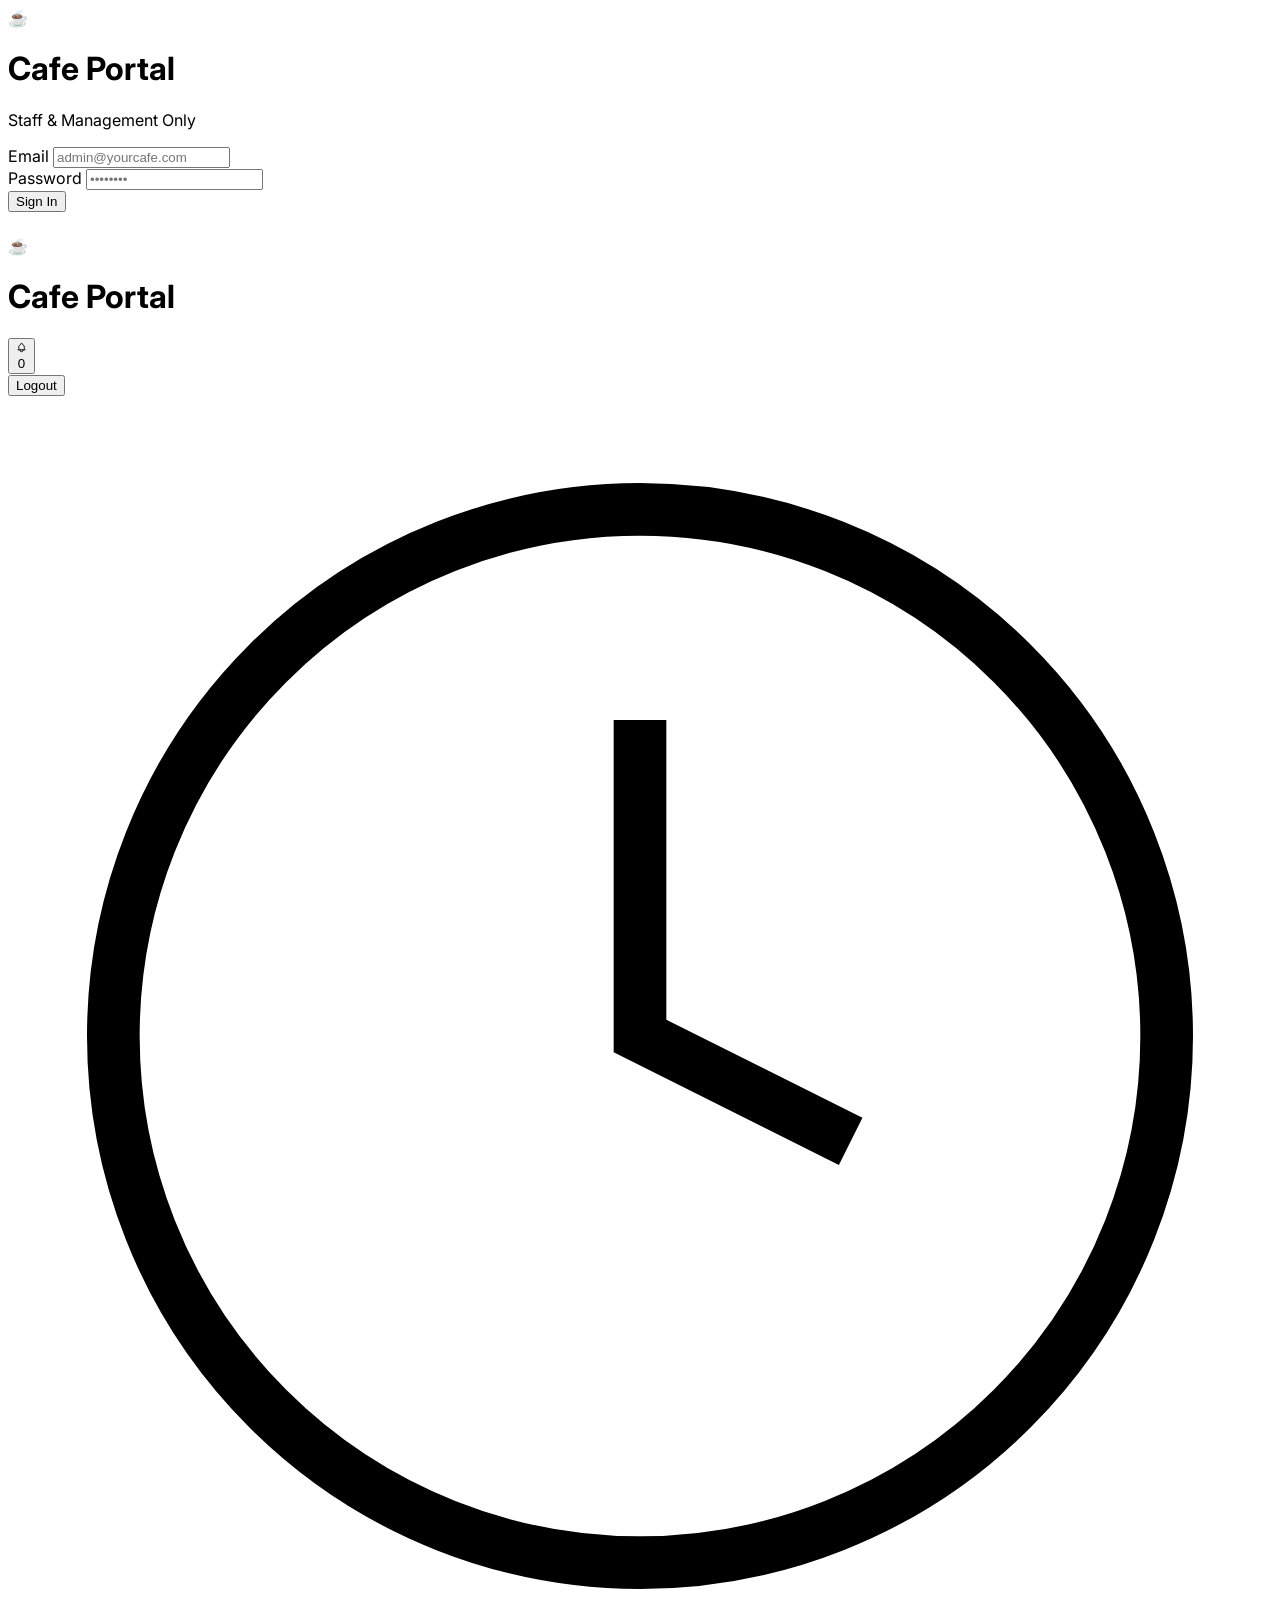
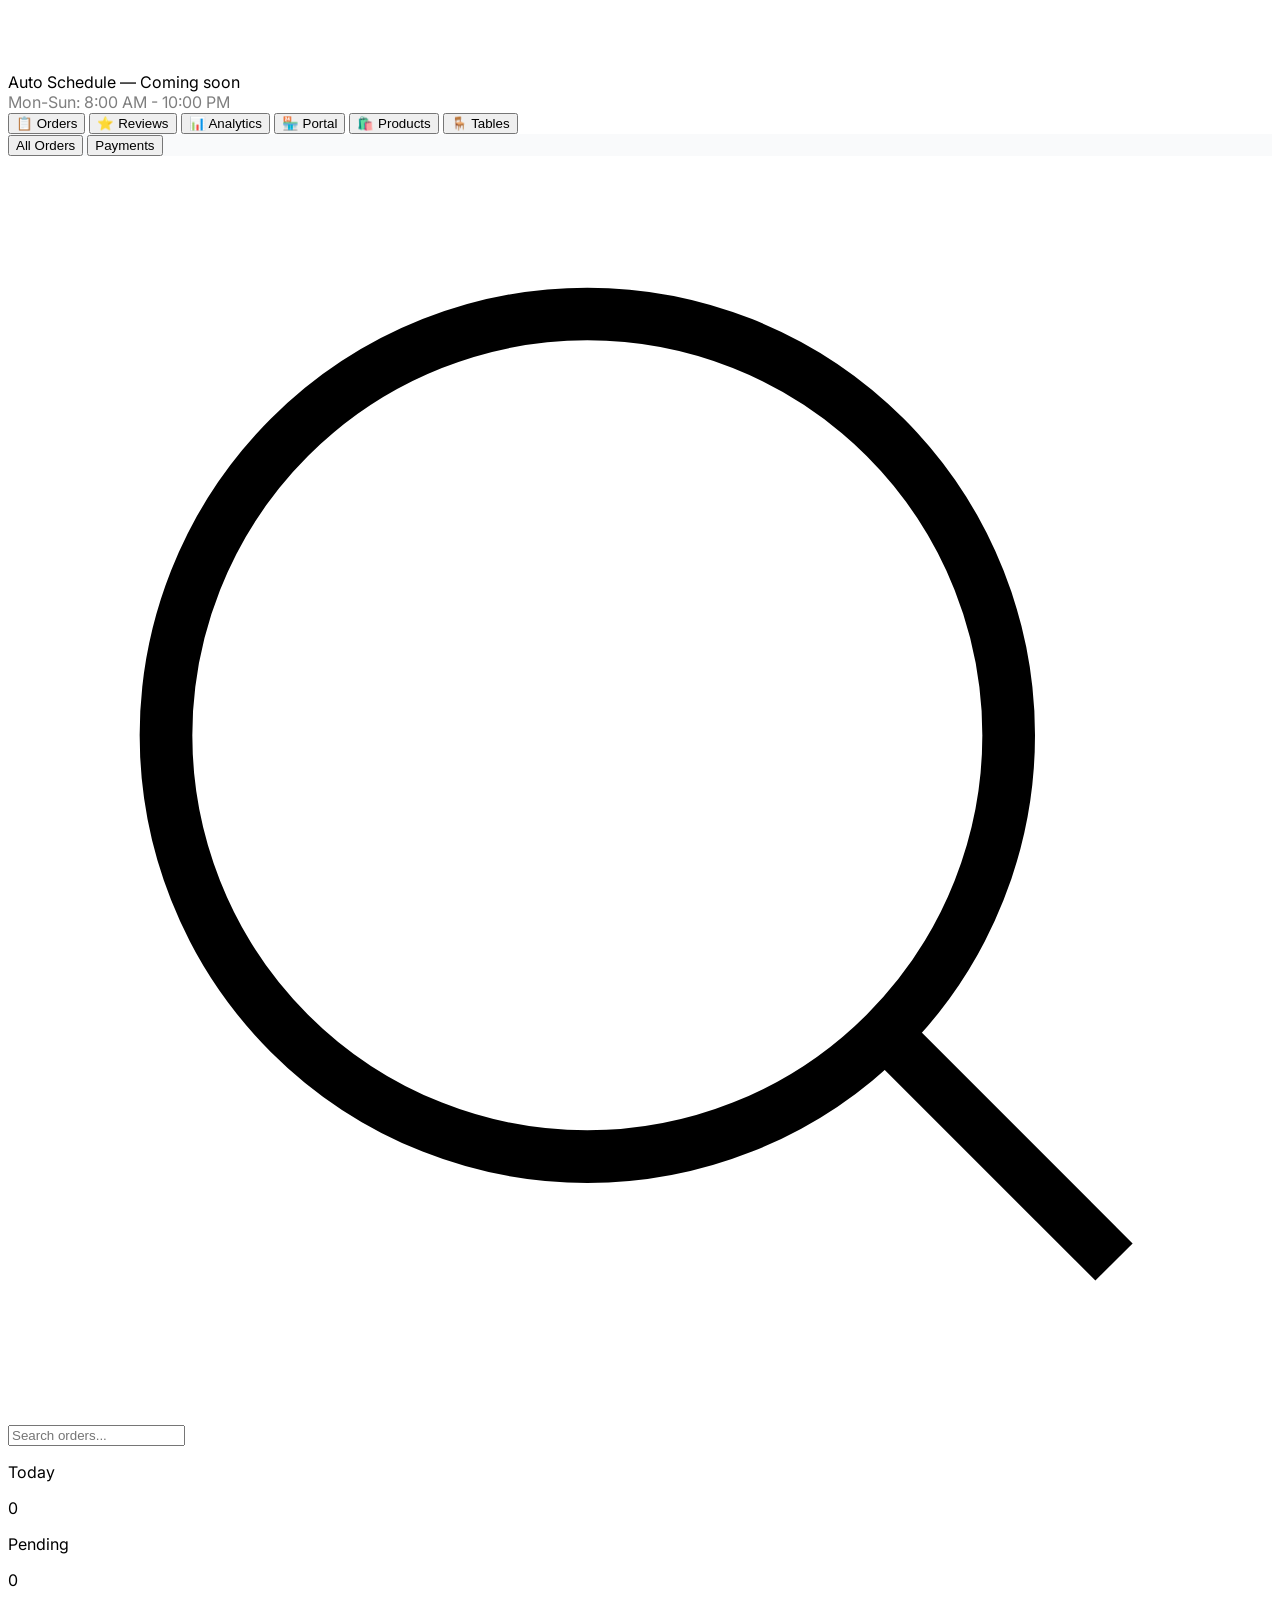
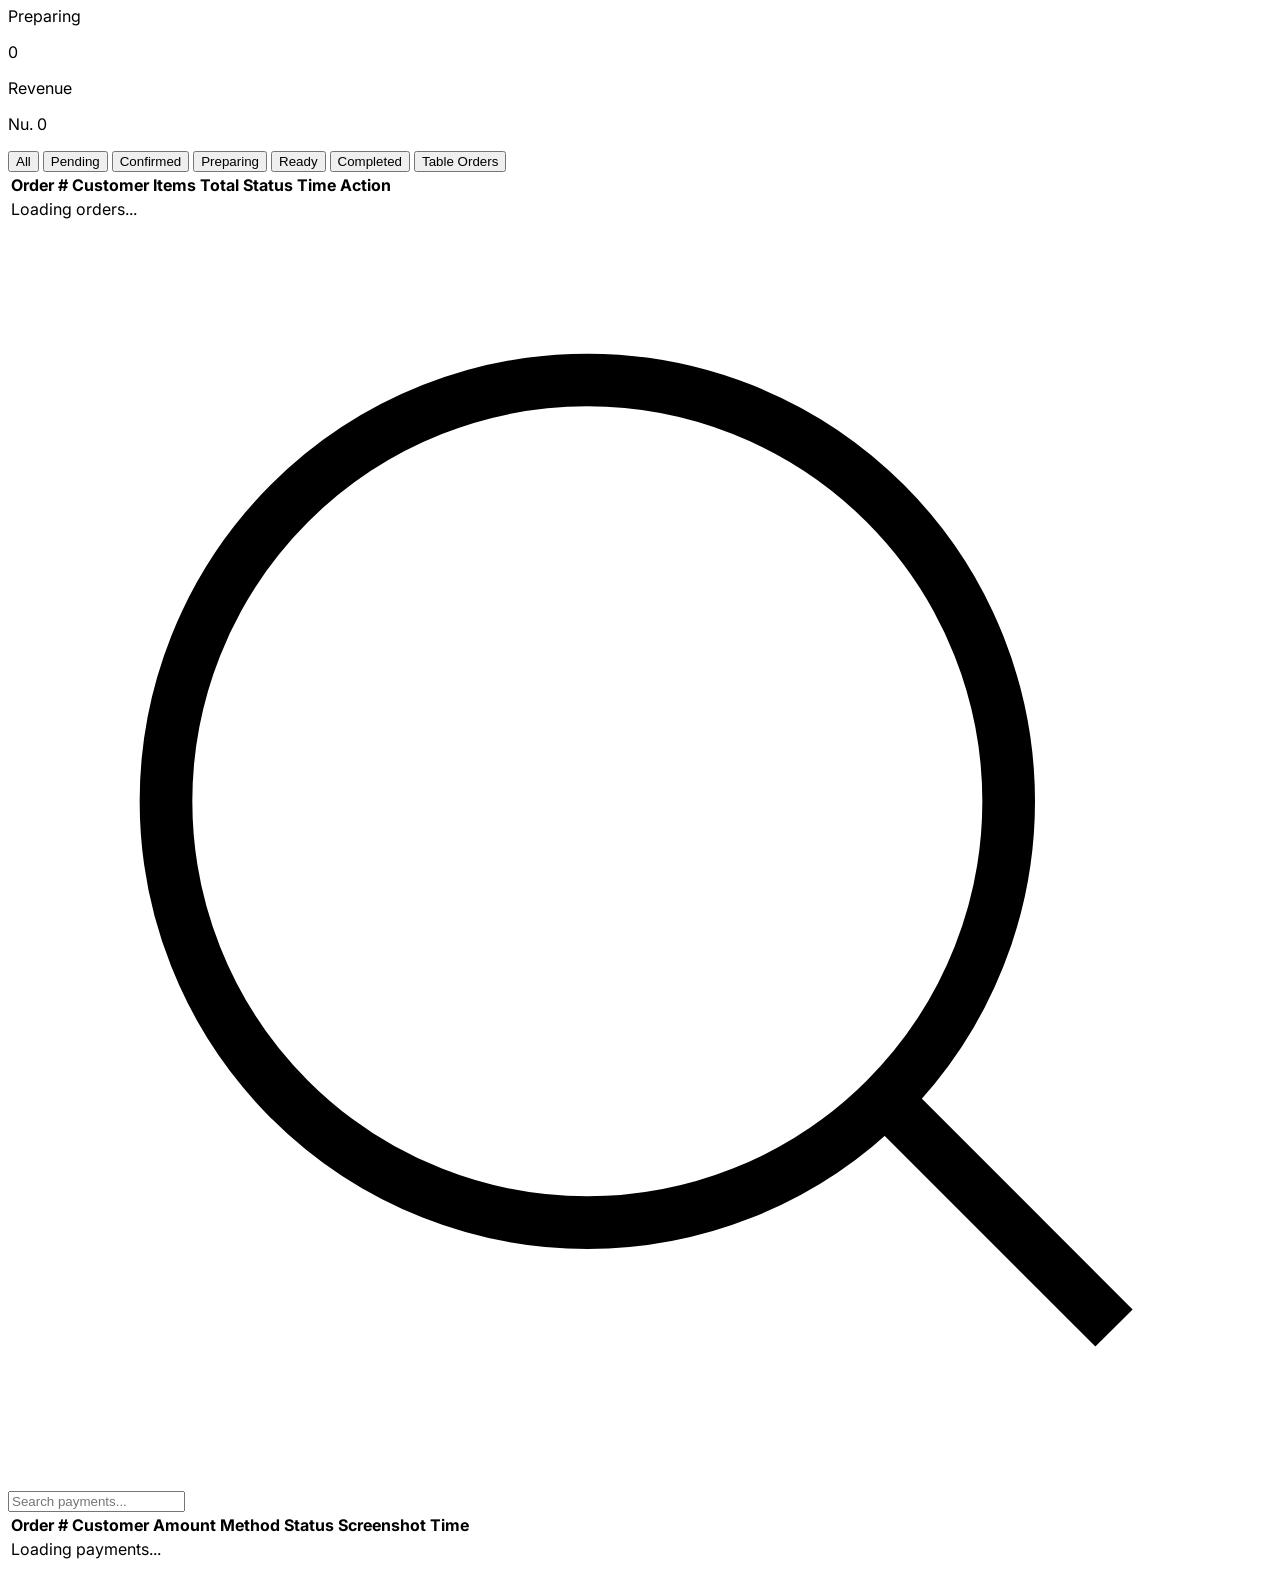
==== admin.html @ 5e87b9b3 "Update all files and folders" ====
<!DOCTYPE html>
<html lang="en">
<head>
  <meta charset="UTF-8">
  <meta name="viewport" content="width=device-width, initial-scale=1.0">
  <title>Admin — Cafe Portal</title>
  <script src="https://cdn.tailwindcss.com"></script>
  <link href="https://fonts.googleapis.com/css2?family=Inter:wght@300;400;500;600;700&display=swap" rel="stylesheet">
  <link href="/assets/css/admin.css" rel="stylesheet">
</head>
<body class="bg-gray-50 text-gray-900 min-h-screen">

  <!-- LOGIN -->
  <div id="login-view" class="min-h-screen flex items-center justify-center p-4">
    <div class="bg-white p-8 rounded-2xl shadow-lg border border-gray-100 w-full max-w-md">
      <div class="text-center mb-8">
        <div class="w-12 h-12 bg-orange-600 rounded-xl flex items-center justify-center text-white text-xl mx-auto mb-4">☕</div>
        <h1 class="text-2xl font-bold">Cafe Portal</h1>
        <p class="text-gray-500 text-sm mt-1">Staff & Management Only</p>
      </div>
      <form id="login-form" class="space-y-4">
        <div>
          <label class="block text-sm font-medium text-gray-700 mb-1">Email</label>
          <input type="email" id="login-email" required class="w-full border border-gray-200 rounded-lg px-4 py-3 focus:ring-2 focus:ring-orange-500 outline-none" placeholder="admin@yourcafe.com">
        </div>
        <div>
          <label class="block text-sm font-medium text-gray-700 mb-1">Password</label>
          <input type="password" id="login-password" required class="w-full border border-gray-200 rounded-lg px-4 py-3 focus:ring-2 focus:ring-orange-500 outline-none" placeholder="••••••••">
        </div>
        <button type="submit" class="w-full bg-gray-900 text-white py-3 rounded-lg font-semibold hover:bg-gray-800 transition">Sign In</button>
      </form>
      <p id="login-error" class="text-red-600 text-sm mt-4 hidden text-center"></p>
    </div>
  </div>

  <!-- DASHBOARD -->
  <div id="dashboard-view" class="hidden">
    
    <!-- Toast Container -->
    <div id="toast-container"></div>

    <!-- Compact Header -->
    <header class="bg-white border-b sticky top-0 z-40 compact-header">
      <div class="max-w-7xl mx-auto px-4 py-2 flex justify-between items-center">
        <div class="flex items-center gap-2">
          <span class="text-lg">☕</span>
          <h1 class="font-bold text-base">Cafe Portal</h1>
        </div>
        <div class="flex items-center gap-3">
          <!-- Notification Bell -->
          <div class="relative" id="notif-wrapper">
            <button onclick="toggleNotifDropdown(event)" class="relative p-2 rounded-lg hover:bg-gray-100 transition">
              <svg class="w-5 h-5 text-gray-600" fill="none" stroke="currentColor" viewBox="0 0 24 24">
                <path stroke-linecap="round" stroke-linejoin="round" stroke-width="2" d="M15 17h5l-1.405-1.405A2.032 2.032 0 0118 14.158V11a6.002 6.002 0 00-4-5.659V5a2 2 0 10-4 0v.341C7.67 6.165 6 8.388 6 11v3.159c0 .538-.214 1.055-.595 1.436L4 17h5m6 0v1a3 3 0 11-6 0v-1m6 0H9"/>
              </svg>
              <span id="notif-badge" class="absolute top-1 right-1 w-4 h-4 bg-red-500 text-white text-[10px] font-bold rounded-full flex items-center justify-center hidden">0</span>
            </button>
            <!-- Notification Dropdown -->
            <div id="notif-dropdown" class="notif-dropdown">
              <div class="flex items-center justify-between px-4 py-3 border-b border-gray-100">
                <span class="font-semibold text-sm text-gray-900">Notifications</span>
                <button onclick="clearAllNotifications()" class="text-xs text-orange-600 hover:text-orange-700 font-medium">Clear all</button>
              </div>
              <div id="notif-list">
                <div class="px-4 py-8 text-center text-gray-400 text-sm">No notifications</div>
              </div>
            </div>
          </div>
          
          <span id="staff-email" class="text-sm text-gray-500 hidden sm:inline"></span>
          <button onclick="logout()" class="text-sm text-red-600 hover:text-red-700 font-medium">Logout</button>
        </div>
      </div>
    </header>

    <!-- Auto Schedule Banner (Compact) -->
    <div class="bg-gradient-to-r from-orange-50 to-amber-50 border-b border-orange-100">
      <div class="max-w-7xl mx-auto px-4 py-1.5 flex items-center justify-between">
        <div class="flex items-center gap-1.5 text-xs text-orange-700">
          <svg class="w-3.5 h-3.5" fill="none" stroke="currentColor" viewBox="0 0 24 24"><circle cx="12" cy="12" r="10"/><polyline points="12 6 12 12 16 14"/></svg>
          <span class="font-medium">Auto Schedule</span>
          <span class="text-orange-400">— Coming soon</span>
        </div>
        <div class="disabled-section flex items-center gap-2">
          <span class="text-xs text-gray-400">Mon-Sun: 8:00 AM - 10:00 PM</span>
        </div>
      </div>
    </div>

    <!-- Main Navigation (Compact) -->
    <div class="bg-white border-b sticky top-[41px] z-30">
      <div class="max-w-7xl mx-auto px-4">
        <nav class="flex gap-1">
          <button onclick="switchMainTab('orders')" class="main-tab active px-4 py-2 text-sm font-medium border-b-2 border-orange-600 text-orange-600" data-tab="orders">
            📋 Orders
          </button>
          <button onclick="switchMainTab('reviews')" class="main-tab px-4 py-2 text-sm font-medium border-b-2 border-transparent text-gray-500 hover:text-gray-700" data-tab="reviews">
            ⭐ Reviews
          </button>
          <button onclick="switchMainTab('analytics')" class="main-tab px-4 py-2 text-sm font-medium border-b-2 border-transparent text-gray-500 hover:text-gray-700" data-tab="analytics">
            📊 Analytics
          </button>
          <button onclick="switchMainTab('portal')" class="main-tab px-4 py-2 text-sm font-medium border-b-2 border-transparent text-gray-500 hover:text-gray-700" data-tab="portal">
            🏪 Portal
          </button>
          <button onclick="switchMainTab('products')" class="main-tab px-4 py-2 text-sm font-medium border-b-2 border-transparent text-gray-500 hover:text-gray-700" data-tab="products">
            🛍️ Products
          </button>
          <button onclick="switchMainTab('tables')" class="main-tab px-4 py-2 text-sm font-medium border-b-2 border-transparent text-gray-500 hover:text-gray-700" data-tab="tables">🪑 Tables</button>
        </nav>
      </div>
    </div>

    <main class="max-w-7xl mx-auto px-4 py-4">

      <!-- ========== ORDERS TAB ========== -->
      <div id="tab-orders" class="tab-content active">
        
        <!-- Orders Sub-tabs -->
        <div class="flex gap-2 mb-3 border-b border-gray-200 pb-2 sticky-sub">
          <button onclick="switchOrdersSubTab('all')" class="orders-sub-tab active px-3 py-1.5 text-sm font-medium rounded-lg bg-orange-100 text-orange-700" data-subtab="all">
            All Orders
          </button>
          <button onclick="switchOrdersSubTab('payments')" class="orders-sub-tab px-3 py-1.5 text-sm font-medium rounded-lg text-gray-600 hover:bg-gray-100" data-subtab="payments">
            Payments
          </button>
        </div>

        <!-- Search -->
        <div class="mb-3">
          <div class="relative max-w-sm">
            <svg class="absolute left-3 top-2 w-4 h-4 text-gray-400" fill="none" stroke="currentColor" viewBox="0 0 24 24"><circle cx="11" cy="11" r="8"/><line x1="21" y1="21" x2="16.65" y2="16.65"/></svg>
            <input type="text" id="orders-search" oninput="searchOrders()" placeholder="Search orders..." class="w-full pl-9 pr-4 py-2 border border-gray-200 rounded-lg text-sm focus:ring-2 focus:ring-orange-500 outline-none">
          </div>
        </div>

        <!-- Stats (Compact) -->
        <div class="grid grid-cols-4 gap-2 mb-4">
          <div class="bg-white p-3 rounded-lg border shadow-sm">
            <p class="text-gray-400 text-[10px] uppercase font-semibold">Today</p>
            <p id="stat-today" class="text-xl font-bold">0</p>
          </div>
          <div class="bg-white p-3 rounded-lg border shadow-sm">
            <p class="text-gray-400 text-[10px] uppercase font-semibold">Pending</p>
            <p id="stat-pending" class="text-xl font-bold text-orange-600">0</p>
          </div>
          <div class="bg-white p-3 rounded-lg border shadow-sm">
            <p class="text-gray-400 text-[10px] uppercase font-semibold">Preparing</p>
            <p id="stat-preparing" class="text-xl font-bold text-blue-600">0</p>
          </div>
          <div class="bg-white p-3 rounded-lg border shadow-sm">
            <p class="text-gray-400 text-[10px] uppercase font-semibold">Revenue</p>
            <p id="stat-revenue" class="text-xl font-bold text-green-600">Nu. 0</p>
          </div>
        </div>

        <!-- All Orders Sub-tab -->
        <div id="orders-sub-all" class="orders-sub-content active">
          <!-- Filters -->
          <div class="flex flex-wrap gap-1.5 mb-3">
            <button onclick="filterOrders('all')" class="filter-btn active px-3 py-1.5 rounded-lg text-xs font-medium bg-gray-900 text-white" data-filter="all">All</button>
            <button onclick="filterOrders('pending')" class="filter-btn px-3 py-1.5 rounded-lg text-xs font-medium bg-white border text-gray-700" data-filter="pending">Pending</button>
            <button onclick="filterOrders('confirmed')" class="filter-btn px-3 py-1.5 rounded-lg text-xs font-medium bg-white border text-gray-700" data-filter="confirmed">Confirmed</button>
            <button onclick="filterOrders('preparing')" class="filter-btn px-3 py-1.5 rounded-lg text-xs font-medium bg-white border text-gray-700" data-filter="preparing">Preparing</button>
            <button onclick="filterOrders('ready')" class="filter-btn px-3 py-1.5 rounded-lg text-xs font-medium bg-white border text-gray-700" data-filter="ready">Ready</button>
            <button onclick="filterOrders('completed')" class="filter-btn px-3 py-1.5 rounded-lg text-xs font-medium bg-white border text-gray-700" data-filter="completed">Completed</button>
            <button onclick="filterOrders('table')" class="filter-btn px-3 py-1.5 rounded-lg text-xs font-medium bg-white border text-gray-700" data-filter="table">Table Orders</button>
          </div>

          <!-- Orders Table -->
          <div class="bg-white rounded-xl border shadow-sm overflow-hidden">
            <div class="overflow-x-auto">
              <table class="w-full text-sm text-left">
                <thead class="bg-gray-50 border-b text-xs uppercase text-gray-500 font-medium">
                  <tr>
                    <th class="px-3 py-2">Order #</th>
                    <th class="px-3 py-2">Customer</th>
                    <th class="px-3 py-2">Items</th>
                    <th class="px-3 py-2">Total</th>
                    <th class="px-3 py-2">Status</th>
                    <th class="px-3 py-2">Time</th>
                    <th class="px-3 py-2">Action</th>
                  </tr>
                </thead>
                <tbody id="orders-table" class="divide-y divide-gray-100">
                  <tr><td colspan="7" class="px-4 py-8 text-center text-gray-400">Loading orders...</td></tr>
                </tbody>
              </table>
            </div>
          </div>
        </div>

        <!-- Payments Sub-tab -->
        <div id="orders-sub-payments" class="orders-sub-content hidden">
          <div class="mb-3">
            <div class="relative max-w-sm">
              <svg class="absolute left-3 top-2 w-4 h-4 text-gray-400" fill="none" stroke="currentColor" viewBox="0 0 24 24"><circle cx="11" cy="11" r="8"/><line x1="21" y1="21" x2="16.65" y2="16.65"/></svg>
              <input type="text" id="payments-search" oninput="searchPayments()" placeholder="Search payments..." class="w-full pl-9 pr-4 py-2 border border-gray-200 rounded-lg text-sm focus:ring-2 focus:ring-orange-500 outline-none">
            </div>
          </div>

          <div class="bg-white rounded-xl border shadow-sm overflow-hidden">
            <div class="overflow-x-auto">
              <table class="w-full text-sm text-left">
                <thead class="bg-gray-50 border-b text-xs uppercase text-gray-500 font-medium">
                  <tr>
                    <th class="px-3 py-2">Order #</th>
                    <th class="px-3 py-2">Customer</th>
                    <th class="px-3 py-2">Amount</th>
                    <th class="px-3 py-2">Method</th>
                    <th class="px-3 py-2">Status</th>
                    <th class="px-3 py-2">Screenshot</th>
                    <th class="px-3 py-2">Time</th>
                  </tr>
                </thead>
                <tbody id="payments-table" class="divide-y divide-gray-100">
                  <tr><td colspan="7" class="px-4 py-8 text-center text-gray-400">Loading payments...</td></tr>
                </tbody>
              </table>
            </div>
          </div>
        </div>
      </div>

      <!-- ========== REVIEWS TAB ========== -->
<div id="tab-reviews" class="tab-content">
  
  <!-- Stats Row -->
  <div class="grid grid-cols-3 gap-3 mb-4">
    <div class="bg-white p-3 rounded-lg border shadow-sm">
      <p class="text-gray-400 text-[10px] uppercase font-semibold">Total Reviews</p>
      <p id="stat-total-reviews" class="text-xl font-bold">0</p>
    </div>
    <div class="bg-white p-3 rounded-lg border shadow-sm">
      <p class="text-gray-400 text-[10px] uppercase font-semibold">Pending Approval</p>
      <p id="stat-pending-reviews" class="text-xl font-bold text-orange-600">0</p>
    </div>
    <div class="bg-white p-3 rounded-lg border shadow-sm">
      <p class="text-gray-400 text-[10px] uppercase font-semibold">Avg Rating</p>
      <p id="stat-avg-rating" class="text-xl font-bold text-amber-500">0.0</p>
    </div>
  </div>

  <div class="mb-3">
    <div class="relative max-w-sm">
      <svg class="absolute left-3 top-2 w-4 h-4 text-gray-400" fill="none" stroke="currentColor" viewBox="0 0 24 24"><circle cx="11" cy="11" r="8"/><line x1="21" y1="21" x2="16.65" y2="16.65"/></svg>
      <input type="text" id="reviews-search" oninput="searchReviews()" placeholder="Search reviews..." class="w-full pl-9 pr-4 py-2 border border-gray-200 rounded-lg text-sm focus:ring-2 focus:ring-orange-500 outline-none">
    </div>
  </div>

  <!-- Filter Tabs -->
  <div class="flex gap-2 mb-3 border-b border-gray-200 pb-2">
    <button onclick="filterReviews('all')" class="review-filter active px-3 py-1.5 text-sm font-medium rounded-lg bg-orange-100 text-orange-700" data-filter="all">All</button>
    <button onclick="filterReviews('pending')" class="review-filter px-3 py-1.5 text-sm font-medium rounded-lg text-gray-600 hover:bg-gray-100" data-filter="pending">Pending</button>
    <button onclick="filterReviews('approved')" class="review-filter px-3 py-1.5 text-sm font-medium rounded-lg text-gray-600 hover:bg-gray-100" data-filter="approved">Approved</button>
  </div>

  <div class="bg-white rounded-xl border shadow-sm overflow-hidden">
    <div class="overflow-x-auto">
      <table class="w-full text-sm text-left">
        <thead class="bg-gray-50 border-b text-xs uppercase text-gray-500 font-medium">
          <tr>
            <th class="px-3 py-2">Reviewer</th>
            <th class="px-3 py-2">Rating</th>
            <th class="px-3 py-2">Comment</th>
            <th class="px-3 py-2">Submitted</th>
            <th class="px-3 py-2">Status</th>
            <th class="px-3 py-2 text-right">Action</th>
          </tr>
        </thead>
        <tbody id="reviews-table" class="divide-y divide-gray-100">
          <tr><td colspan="6" class="px-4 py-8 text-center text-gray-400">Loading reviews...</td></tr>
        </tbody>
      </table>
    </div>
  </div>
</div>
      <!-- ========== ANALYTICS TAB ========== -->
      <div id="tab-analytics" class="tab-content">
        <div class="grid grid-cols-1 md:grid-cols-3 gap-3 mb-4">
          <div class="bg-white p-4 rounded-xl border shadow-sm">
            <p class="text-gray-400 text-[10px] uppercase font-semibold">Orders (This Month)</p>
            <p id="analytics-orders" class="text-2xl font-bold mt-1">0</p>
          </div>
          <div class="bg-white p-4 rounded-xl border shadow-sm">
            <p class="text-gray-400 text-[10px] uppercase font-semibold">Revenue (This Month)</p>
            <p id="analytics-revenue" class="text-2xl font-bold mt-1 text-green-600">Nu. 0</p>
          </div>
          <div class="bg-white p-4 rounded-xl border shadow-sm">
            <p class="text-gray-400 text-[10px] uppercase font-semibold">Avg. Rating</p>
            <p id="analytics-rating" class="text-2xl font-bold mt-1 text-amber-500">0.0</p>
          </div>
        </div>
        
        <div class="bg-white rounded-xl border shadow-sm p-4">
          <h3 class="font-semibold text-gray-900 mb-3 text-sm">Top Selling Items</h3>
          <div id="analytics-top-items" class="space-y-2">
            <p class="text-gray-400 text-sm">Loading analytics...</p>
          </div>
        </div>
      </div>

      <!-- ========== PORTAL TAB ========== -->
      <div id="tab-portal" class="tab-content">
        <div class="grid grid-cols-1 lg:grid-cols-2 gap-4">
          
          <!-- Outlet Control Cards -->
          <div class="lg:col-span-2">
            <h3 class="font-semibold text-gray-900 mb-3 text-sm">Store Control</h3>
            <div id="outlets-control-list" class="grid grid-cols-1 md:grid-cols-2 lg:grid-cols-3 gap-3">
              <p class="text-gray-400 text-sm col-span-full">Loading outlets...</p>
            </div>
          </div>

          <!-- Auto Schedule (Disabled) -->
          <div class="bg-white rounded-xl border shadow-sm p-4">
            <div class="flex items-center justify-between mb-3">
              <h3 class="font-semibold text-gray-900 text-sm">Auto Schedule</h3>
              <span class="text-xs bg-gray-100 text-gray-400 px-2 py-0.5 rounded-full">Coming Soon</span>
            </div>
            <div class="disabled-section space-y-3">
              <div class="grid grid-cols-2 gap-3">
                <div>
                  <label class="text-xs text-gray-500">Opening Time</label>
                  <input type="time" disabled value="08:00" class="w-full mt-1 px-3 py-2 border border-gray-200 rounded-lg text-sm bg-gray-50">
                </div>
                <div>
                  <label class="text-xs text-gray-500">Closing Time</label>
                  <input type="time" disabled value="22:00" class="w-full mt-1 px-3 py-2 border border-gray-200 rounded-lg text-sm bg-gray-50">
                </div>
              </div>
              <div>
                <label class="text-xs text-gray-500">Active Days</label>
                <div class="flex gap-2 mt-1 flex-wrap">
                  <label class="flex items-center gap-1 text-xs text-gray-400"><input type="checkbox" disabled checked class="rounded"> Mon</label>
                  <label class="flex items-center gap-1 text-xs text-gray-400"><input type="checkbox" disabled checked class="rounded"> Tue</label>
                  <label class="flex items-center gap-1 text-xs text-gray-400"><input type="checkbox" disabled checked class="rounded"> Wed</label>
                  <label class="flex items-center gap-1 text-xs text-gray-400"><input type="checkbox" disabled checked class="rounded"> Thu</label>
                  <label class="flex items-center gap-1 text-xs text-gray-400"><input type="checkbox" disabled checked class="rounded"> Fri</label>
                  <label class="flex items-center gap-1 text-xs text-gray-400"><input type="checkbox" disabled checked class="rounded"> Sat</label>
                  <label class="flex items-center gap-1 text-xs text-gray-400"><input type="checkbox" disabled checked class="rounded"> Sun</label>
                </div>
              </div>
            </div>
          </div>

          <!-- Outlet Info -->
          <div class="bg-white rounded-xl border shadow-sm p-4">
            <h3 class="font-semibold text-gray-900 mb-3 text-sm">Outlet Details</h3>
            <div id="portal-outlet-info" class="text-sm text-gray-600 space-y-2">
              <p>Loading...</p>
            </div>
          </div>
        </div>
      </div>

      <!-- ========== PRODUCTS TAB ========== -->
      <div id="tab-products" class="tab-content">
        <div class="grid grid-cols-1 lg:grid-cols-3 gap-4">
          
          <!-- Product Form -->
          <div class="lg:col-span-1 bg-white rounded-xl border shadow-sm p-4 h-fit">
            <h3 class="font-semibold text-gray-900 mb-3 text-sm" id="product-form-title">Add New Product</h3>
            <form id="product-form" onsubmit="handleProductSubmit(event)" class="space-y-3">
              <input type="hidden" id="product-id">
              <div>
                <label class="block text-xs font-medium text-gray-700 mb-1">Product Name *</label>
                <input type="text" id="product-name" required class="w-full border border-gray-200 rounded-lg px-3 py-2 text-sm focus:ring-2 focus:ring-orange-500 outline-none">
              </div>
              <div>
                <label class="block text-xs font-medium text-gray-700 mb-1">Category *</label>
                <select id="product-category" required class="w-full border border-gray-200 rounded-lg px-3 py-2 text-sm focus:ring-2 focus:ring-orange-500 outline-none">
                  <option value="">Select category...</option>
                </select>
                               <div class="mt-2 space-y-2">
                  <select id="new-category-parent" class="w-full border border-gray-200 rounded-lg px-3 py-1.5 text-sm focus:ring-2 focus:ring-orange-500 outline-none bg-white">
                    <option value="">Top Level (New Section)</option>
                  </select>
                  <div class="flex gap-2">
                    <input type="text" id="new-category" placeholder="New category name..." class="flex-1 border border-gray-200 rounded-lg px-3 py-1.5 text-sm focus:ring-2 focus:ring-orange-500 outline-none">
                    <button type="button" onclick="addCategory()" class="px-3 py-1.5 bg-gray-900 text-white rounded-lg text-xs font-medium hover:bg-gray-800">Add</button>
                  </div>
                </div>
              </div>
                          <div>
                <label class="block text-xs font-medium text-gray-700 mb-1">Outlet *</label>
                <select id="product-outlet" required class="w-full border border-gray-200 rounded-lg px-3 py-2 text-sm focus:ring-2 focus:ring-orange-500 outline-none">
                  <option value="">Select outlet...</option>
                </select>
              <label id="all-outlets-wrapper" class="flex items-center gap-2 mt-2 text-xs text-gray-600 cursor-pointer select-none">
  <input type="checkbox" id="apply-all-outlets" onchange="toggleOutletRequired()" class="rounded text-orange-600 focus:ring-orange-500 border-gray-300">
  <span class="font-medium">Add to all outlets at once</span>
</label>
              </div>
              <div>
                <label class="block text-xs font-medium text-gray-700 mb-1">Price (Nu.) *</label>
                <input type="number" id="product-price" required min="0" step="0.01" class="w-full border border-gray-200 rounded-lg px-3 py-2 text-sm focus:ring-2 focus:ring-orange-500 outline-none">
              </div>
              <div>
                <label class="block text-xs font-medium text-gray-700 mb-1">Description</label>
                <textarea id="product-description" rows="3" class="w-full border border-gray-200 rounded-lg px-3 py-2 text-sm focus:ring-2 focus:ring-orange-500 outline-none resize-none"></textarea>
              </div>
              <div>
                <label class="block text-xs font-medium text-gray-700 mb-1">Photo</label>
                <input type="file" id="product-photo" accept="image/*" onchange="previewPhoto()" class="w-full text-sm text-gray-500 file:mr-3 file:py-1.5 file:px-3 file:rounded-lg file:border-0 file:text-xs file:font-medium file:bg-orange-50 file:text-orange-700 hover:file:bg-orange-100">
                <div id="photo-preview" class="mt-2 hidden">
                  <img src="" alt="Preview" class="w-full h-32 object-cover rounded-lg border border-gray-200">
                </div>
              </div>
              <div class="flex gap-2">
                <button type="submit" id="product-submit-btn" class="flex-1 bg-gray-900 text-white py-2.5 rounded-lg font-semibold text-sm hover:bg-gray-800 transition">Save Product</button>
                <button type="button" id="product-cancel-btn" onclick="resetProductForm()" class="hidden px-4 py-2.5 border border-gray-200 rounded-lg text-sm font-medium text-gray-600 hover:bg-gray-50">Cancel</button>
              </div>
            </form>
          </div>

          <!-- Products List -->
          <div class="lg:col-span-2 bg-white rounded-xl border shadow-sm p-4">
            <div class="flex items-center justify-between mb-3">
              <h3 class="font-semibold text-gray-900 text-sm">All Products</h3>
              <div class="relative">
                <svg class="absolute left-2.5 top-2 w-4 h-4 text-gray-400" fill="none" stroke="currentColor" viewBox="0 0 24 24"><circle cx="11" cy="11" r="8"/><line x1="21" y1="21" x2="16.65" y2="16.65"/></svg>
                <input type="text" id="products-search" oninput="searchProducts()" placeholder="Search products..." class="pl-8 pr-4 py-1.5 border border-gray-200 rounded-lg text-sm focus:ring-2 focus:ring-orange-500 outline-none w-48">
              </div>
            </div>
            
            <!-- Category Filter -->
            <div class="flex flex-wrap gap-1.5 mb-3" id="category-filters">
              <button onclick="filterProducts('all')" class="cat-filter active px-3 py-1 rounded-lg text-xs font-medium bg-gray-900 text-white" data-cat="all">All</button>
            </div>

            <div class="overflow-x-auto">
              <table class="w-full text-sm text-left">
                <thead class="bg-gray-50 border-b text-xs uppercase text-gray-500 font-medium">
                  <tr>
                    <th class="px-3 py-2">Photo</th>
                    <th class="px-3 py-2">Name</th>
                    <th class="px-3 py-2">Category</th>
                    <th class="px-3 py-2">Price</th>
                    <th class="px-3 py-2">Status</th>
                    <th class="px-3 py-2 text-right">Action</th>
                  </tr>
                </thead>
                <tbody id="products-table" class="divide-y divide-gray-100">
                  <tr><td colspan="6" class="px-4 py-8 text-center text-gray-400">Loading products...</td></tr>
                </tbody>
              </table>
            </div>
          </div>
        </div>
      </div>

    </main>
  </div>
      <!-- ========== TABLES TAB ========== -->
      <div id="tab-tables" class="tab-content">
        <div class="grid grid-cols-1 lg:grid-cols-3 gap-4">
          <!-- Add Table Form -->
          <div class="lg:col-span-1 bg-white rounded-xl border shadow-sm p-4 h-fit">
            <h3 class="font-semibold text-gray-900 mb-3 text-sm">Add Table</h3>
            <form onsubmit="handleTableSubmit(event)" class="space-y-3">
              <div>
                <label class="block text-xs font-medium text-gray-700 mb-1">Table Number *</label>
                <input type="text" id="table-number" required placeholder="e.g. 12, A-5" class="w-full border border-gray-200 rounded-lg px-3 py-2 text-sm focus:ring-2 focus:ring-orange-500 outline-none">
              </div>
              <div>
                <label class="block text-xs font-medium text-gray-700 mb-1">Section</label>
                <input type="text" id="table-section" placeholder="e.g. Patio, Main Floor" class="w-full border border-gray-200 rounded-lg px-3 py-2 text-sm focus:ring-2 focus:ring-orange-500 outline-none">
              </div>
              <div>
                <label class="block text-xs font-medium text-gray-700 mb-1">Outlet *</label>
                <select id="table-outlet" required class="w-full border border-gray-200 rounded-lg px-3 py-2 text-sm focus:ring-2 focus:ring-orange-500 outline-none">
                  <option value="">Select outlet...</option>
                </select>
              </div>
              <button type="submit" class="w-full bg-gray-900 text-white py-2.5 rounded-lg font-semibold text-sm hover:bg-gray-800 transition">Add Table</button>
            </form>
          </div>

          <!-- Tables List -->
          <div class="lg:col-span-2 bg-white rounded-xl border shadow-sm p-4">
            <div class="flex items-center justify-between mb-3">
              <h3 class="font-semibold text-gray-900 text-sm">All Tables</h3>
              <span class="text-xs text-gray-400" id="tables-count">0 tables</span>
            </div>
            <div id="tables-grid" class="grid grid-cols-2 md:grid-cols-3 lg:grid-cols-4 gap-3">
              <p class="text-gray-400 text-sm col-span-full">Loading tables...</p>
            </div>
          </div>
        </div>

        <!-- Active Sessions -->
        <div class="mt-4 bg-white rounded-xl border shadow-sm p-4">
          <h3 class="font-semibold text-gray-900 mb-3 text-sm">Active Table Sessions</h3>
          <div id="active-sessions-list" class="space-y-2">
            <p class="text-gray-400 text-sm">No active sessions</p>
          </div>
        </div>
      </div>
  <!-- Order Detail Modal -->
  <div id="order-modal" class="modal-overlay" onclick="if(event.target===this)closeOrderModal()">
    <div class="modal-box">
      <div class="flex items-center justify-between p-4 border-b border-gray-100">
        <div>
          <h3 class="font-bold text-lg text-gray-900" id="modal-order-title">Order Details</h3>
          <p class="text-xs text-gray-500 mt-0.5" id="modal-order-time"></p>
        </div>
        <button onclick="closeOrderModal()" class="p-2 hover:bg-gray-100 rounded-lg transition">
          <svg class="w-5 h-5 text-gray-500" fill="none" stroke="currentColor" viewBox="0 0 24 24"><path stroke-linecap="round" stroke-linejoin="round" stroke-width="2" d="M6 18L18 6M6 6l12 12"/></svg>
        </button>
      </div>
      <div class="p-4 space-y-4" id="modal-order-content">
        <!-- Dynamic content -->
      </div>
    </div>
  </div>

  <script src="https://cdn.jsdelivr.net/npm/@supabase/supabase-js@2"></script>
  <script src="/assets/js/admin.js"></script>
</body>
</html>
---- assets/css/admin.css ----
body { font-family: 'Inter', sans-serif; }
    
    /* Toggle Switch — clean implementation that doesn't conflict */
    .outlet-toggle {
      position: relative;
      display: inline-block;
      width: 48px;
      height: 24px;
    }
    .outlet-toggle input {
      opacity: 0;
      width: 0;
      height: 0;
      position: absolute;
    }
    .outlet-toggle-track {
      position: absolute;
      inset: 0;
      border-radius: 9999px;
      background: #d1d5db;
      cursor: pointer;
      transition: background 0.2s;
    }
    .outlet-toggle input:checked + .outlet-toggle-track {
      background: #16a34a;
    }
    .outlet-toggle-track::after {
      content: '';
      position: absolute;
      top: 3px;
      left: 3px;
      width: 18px;
      height: 18px;
      border-radius: 50%;
      background: white;
      transition: transform 0.2s;
      box-shadow: 0 1px 3px rgba(0,0,0,0.2);
    }
    .outlet-toggle input:checked + .outlet-toggle-track::after {
      transform: translateX(24px);
    }
    
    /* Tab transitions */
    .tab-content {
      display: none;
      animation: fadeIn 0.2s ease-out;
    }
    .tab-content.active {
      display: block;
    }
    
    @keyframes fadeIn {
      from { opacity: 0; transform: translateY(4px); }
      to { opacity: 1; transform: translateY(0); }
    }
    
    /* Disabled schedule */
    .disabled-section {
      opacity: 0.5;
      pointer-events: none;
      filter: grayscale(0.6);
    }
    
    /* Toast notification */
    #toast-container {
      position: fixed;
      top: 16px;
      right: 16px;
      z-index: 9999;
      display: flex;
      flex-direction: column;
      gap: 8px;
    }
    .toast {
      background: #1a1a1a;
      color: white;
      padding: 12px 20px;
      border-radius: 10px;
      font-size: 13px;
      font-weight: 500;
      box-shadow: 0 8px 24px rgba(0,0,0,0.2);
      transform: translateX(120%);
      transition: transform 0.3s cubic-bezier(0.4, 0, 0.2, 1);
      display: flex;
      align-items: center;
      gap: 8px;
      max-width: 320px;
    }
    .toast.show {
      transform: translateX(0);
    }
    .toast-order { border-left: 3px solid #f59e0b; }
    .toast-payment { border-left: 3px solid #3b82f6; }
    .toast-review { border-left: 3px solid #ec4899; }
    .toast-outlet { border-left: 3px solid #10b981; }
    
    /* Notification bell */
    .notif-dropdown {
      position: absolute;
      top: 100%;
      right: 0;
      margin-top: 8px;
      width: 360px;
      max-height: 400px;
      overflow-y: auto;
      background: white;
      border-radius: 12px;
      box-shadow: 0 20px 48px rgba(0,0,0,0.15);
      border: 1px solid #e5e7eb;
      opacity: 0;
      visibility: hidden;
      transform: translateY(-8px);
      transition: all 0.2s ease;
      z-index: 50;
    }
    .notif-dropdown.show {
      opacity: 1;
      visibility: visible;
      transform: translateY(0);
    }
    .notif-item {
      padding: 12px 16px;
      border-bottom: 1px solid #f3f4f6;
      cursor: pointer;
      transition: background 0.15s;
    }
    .notif-item:hover {
      background: #f9fafb;
    }
    .notif-item.unread {
      background: #fff7ed;
      border-left: 3px solid #f97316;
    }
    
    /* Modal */
    .modal-overlay {
      position: fixed;
      inset: 0;
      background: rgba(0,0,0,0.4);
      backdrop-filter: blur(4px);
      z-index: 60;
      display: flex;
      align-items: center;
      justify-content: center;
      opacity: 0;
      visibility: hidden;
      transition: all 0.2s ease;
    }
    .modal-overlay.active {
      opacity: 1;
      visibility: visible;
    }
    .modal-box {
      background: white;
      border-radius: 16px;
      width: 100%;
      max-width: 520px;
      max-height: 85vh;
      overflow-y: auto;
      margin: 16px;
      transform: scale(0.95);
      transition: transform 0.2s ease;
      box-shadow: 0 24px 64px rgba(0,0,0,0.2);
    }
    .modal-overlay.active .modal-box {
      transform: scale(1);
    }
    
    /* Compact header */
    .compact-header {
      min-height: auto;
      padding-top: 8px;
      padding-bottom: 8px;
    }

    
    
    /* Sticky sub-nav */
    .sticky-sub {
      position: sticky;
      top: 41px;
      z-index: 30;
      background: #f9fafb;
    }

    /* Product photo thumbnail */
    .product-photo-thumb {
      width: 40px;
      height: 40px;
      object-fit: cover;
      border-radius: 6px;
    }
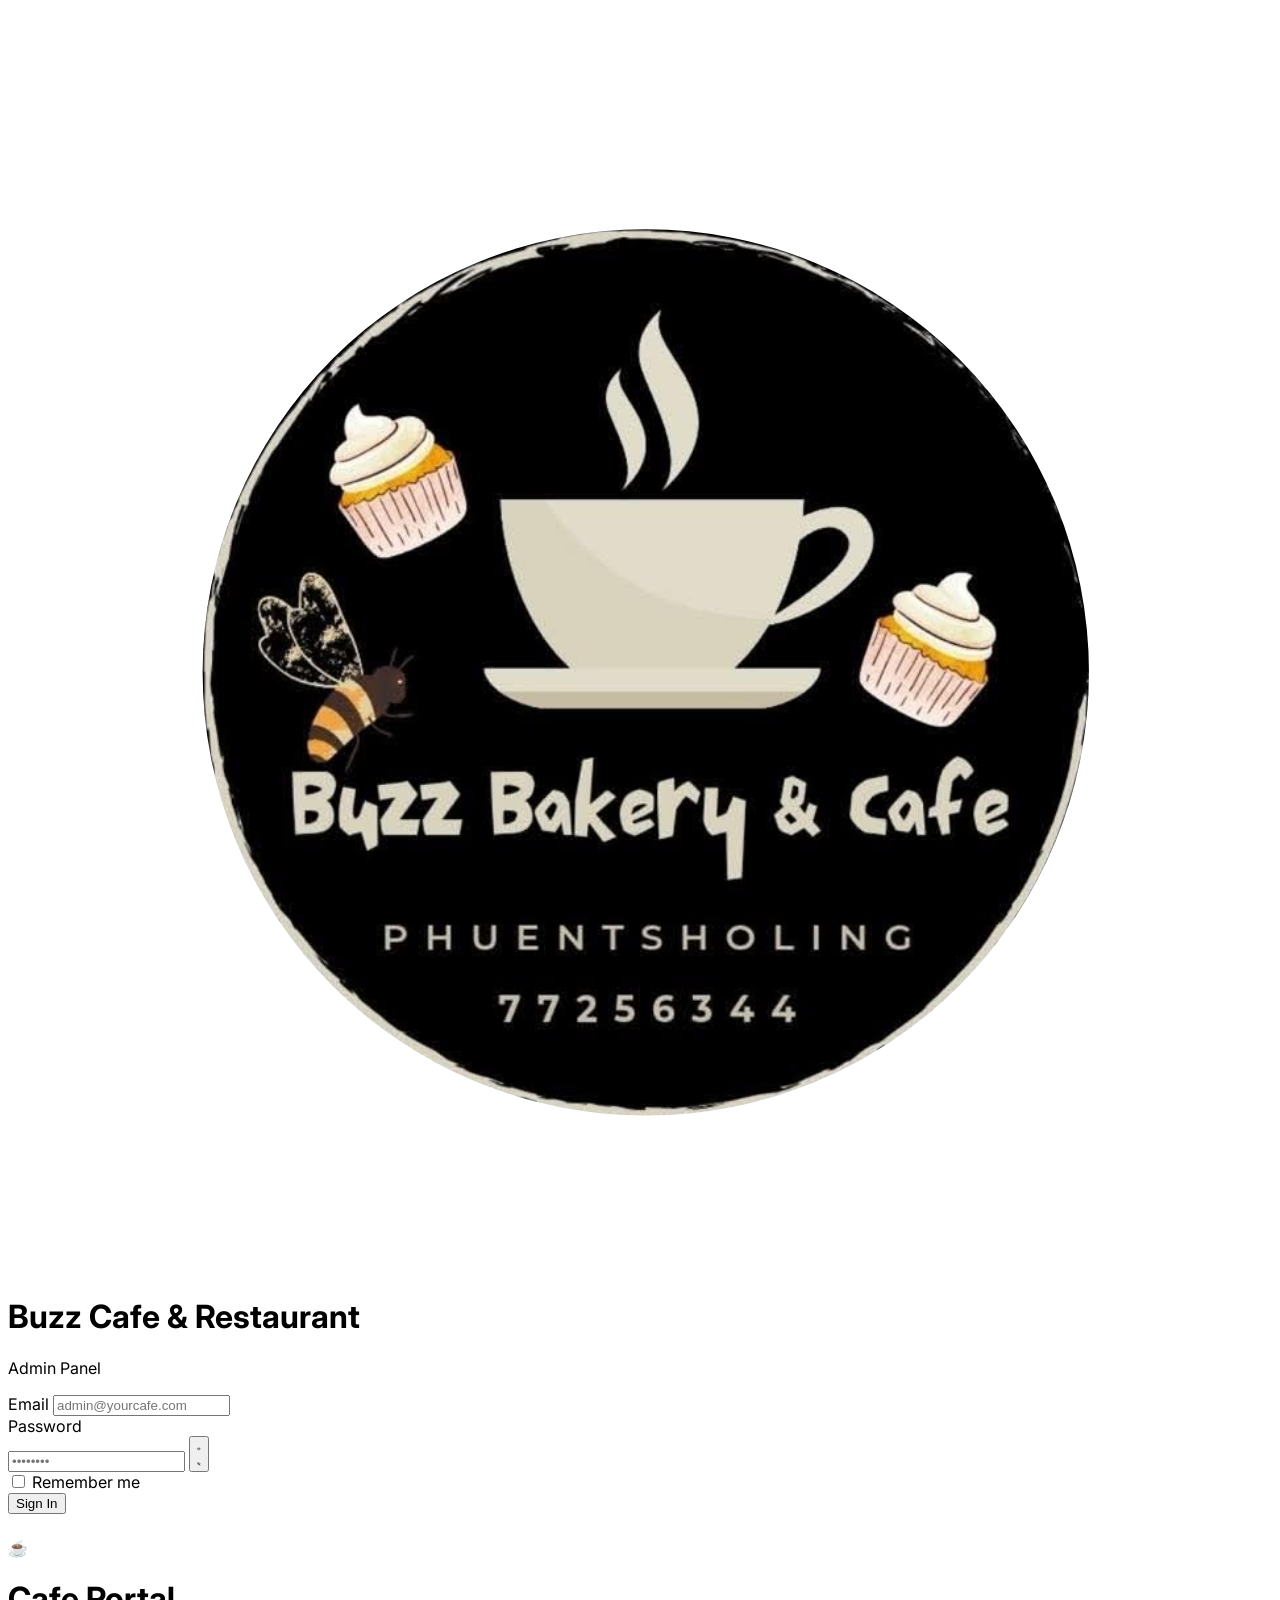
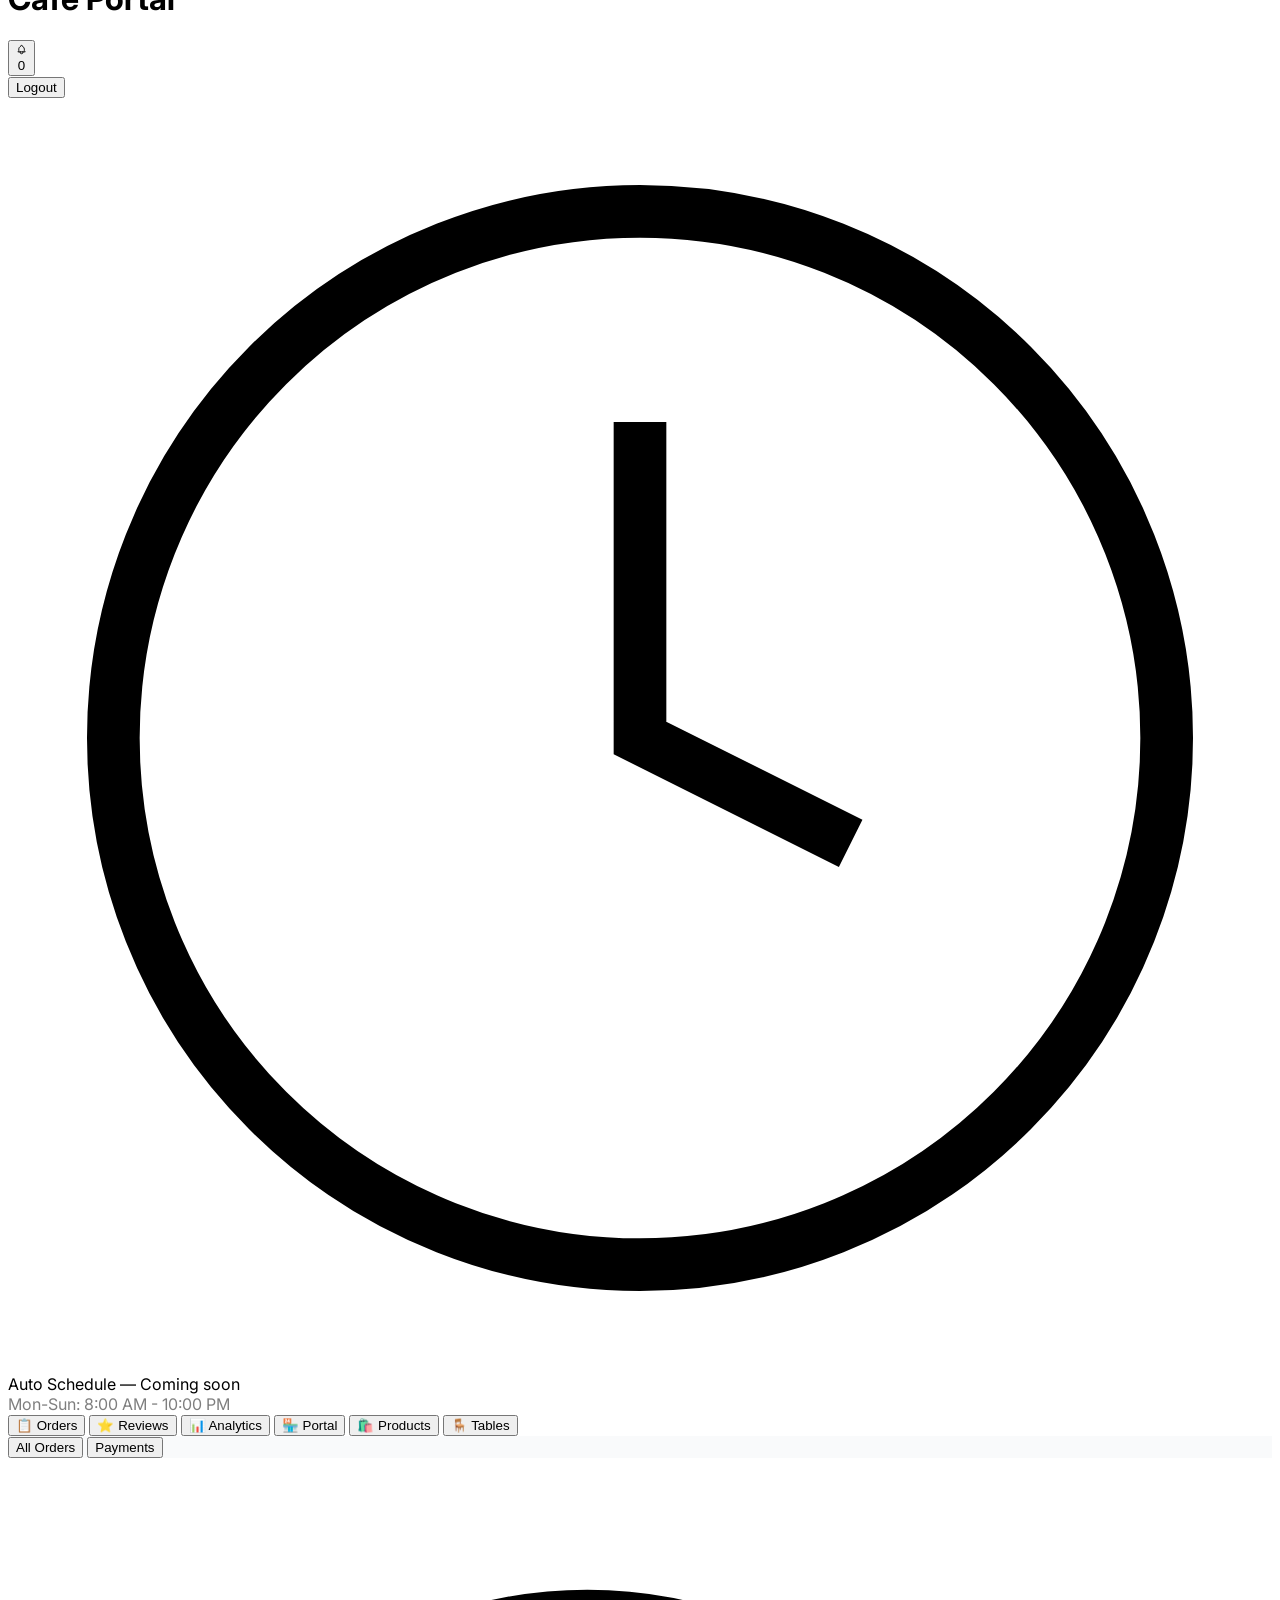
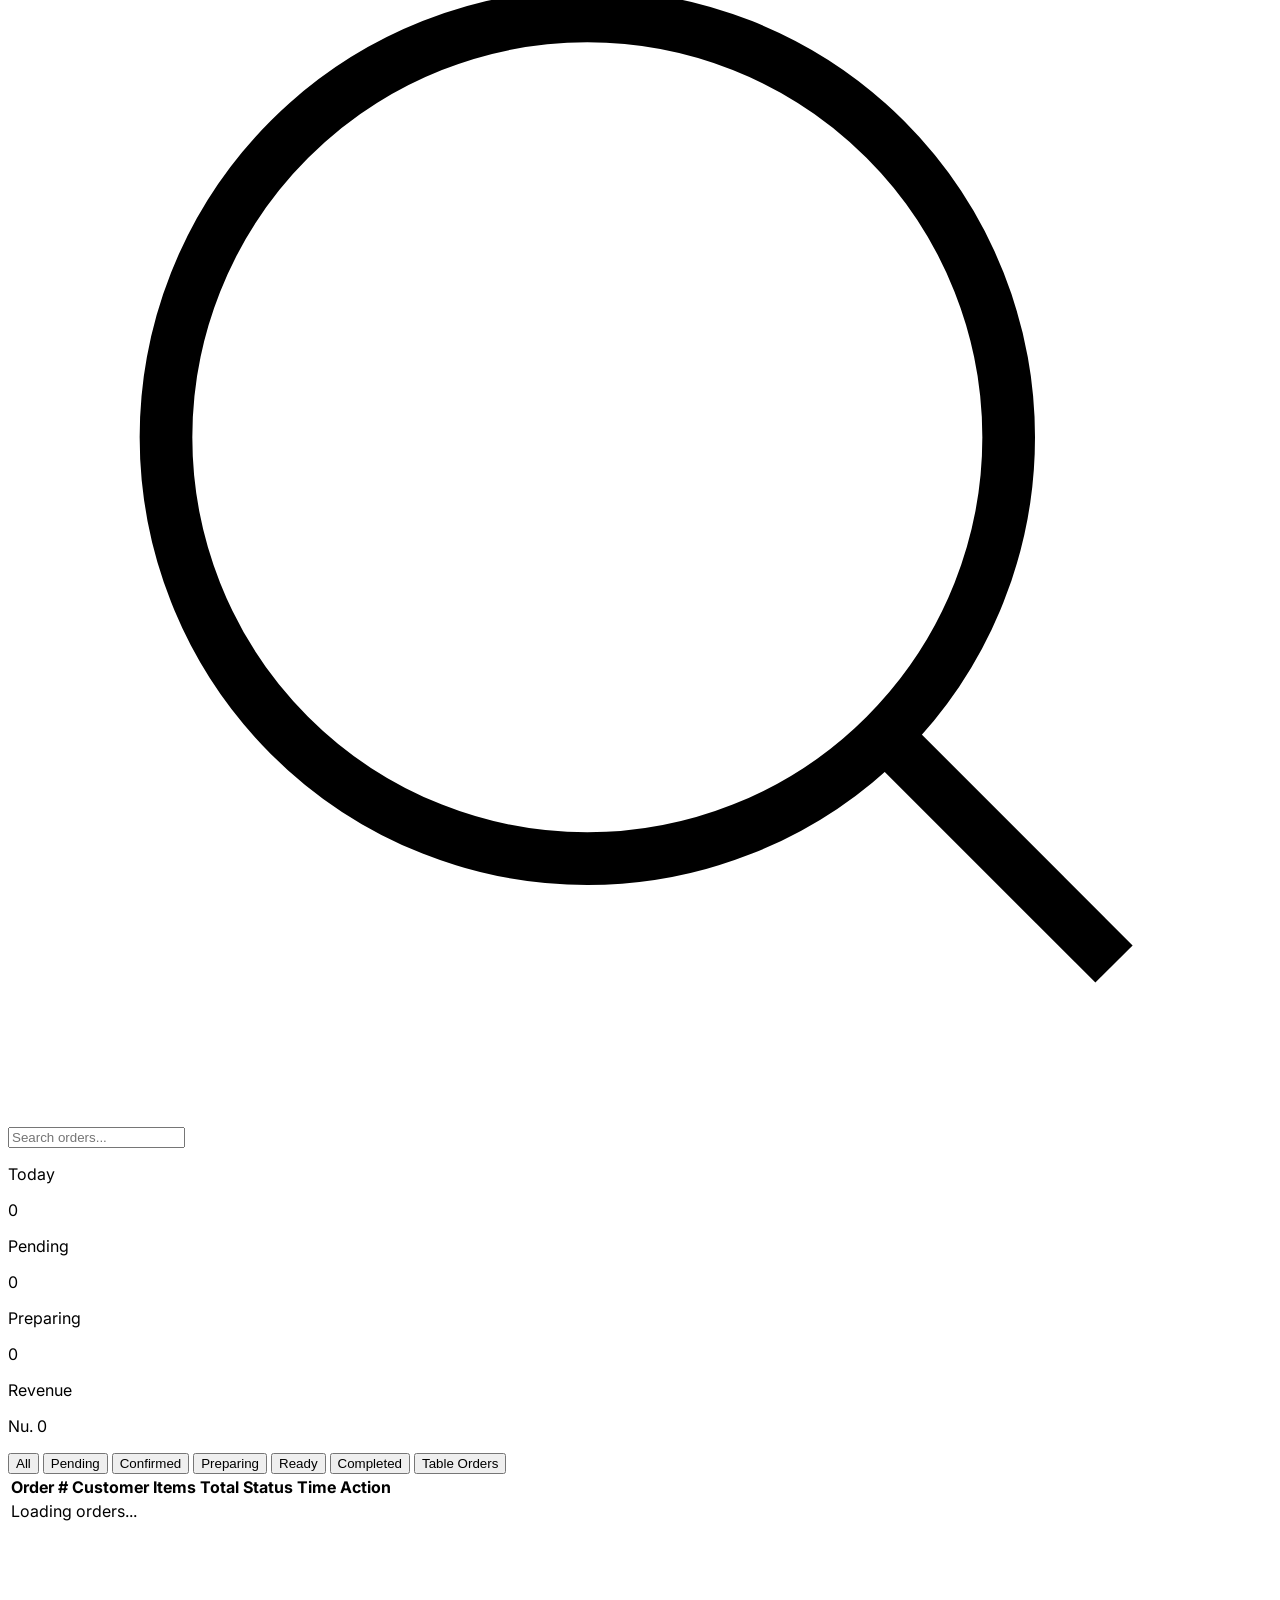
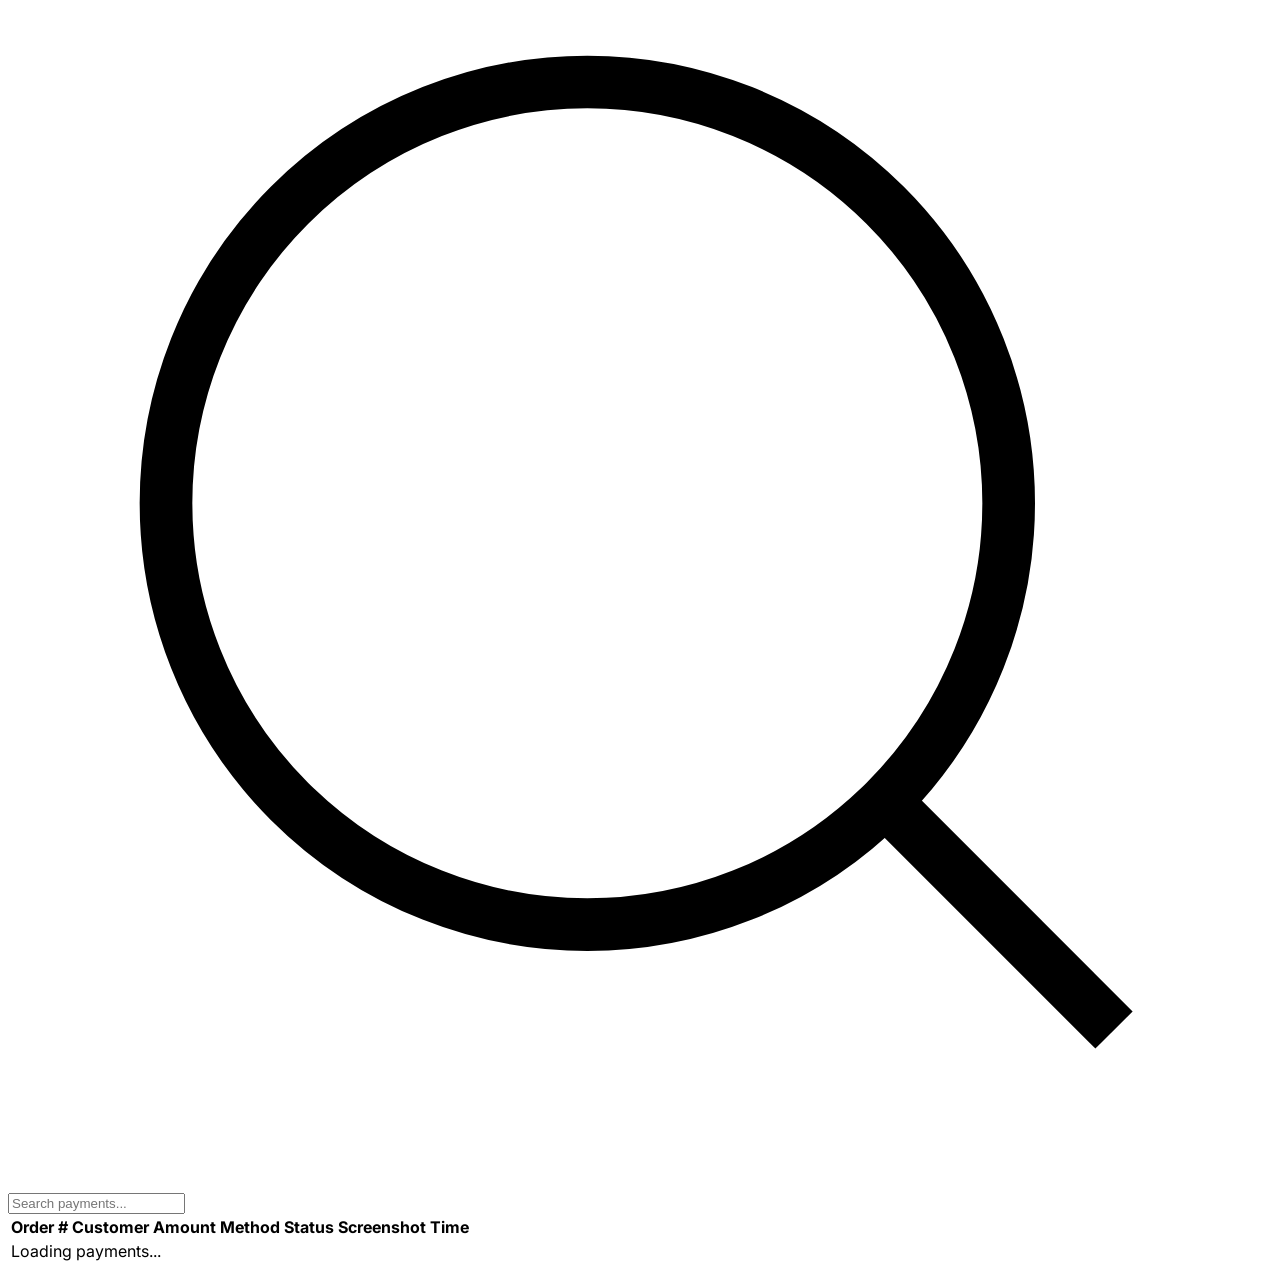
==== commit 2bdd8727: "Update all files and folders" ====
--- a/admin.html
+++ b/admin.html
@@ -11,28 +11,65 @@
 <body class="bg-gray-50 text-gray-900 min-h-screen">
 
   <!-- LOGIN -->
-  <div id="login-view" class="min-h-screen flex items-center justify-center p-4">
+  <div id="login-view" class="min-h-screen flex items-center justify-center p-4 bg-gray-50">
     <div class="bg-white p-8 rounded-2xl shadow-lg border border-gray-100 w-full max-w-md">
       <div class="text-center mb-8">
-        <div class="w-12 h-12 bg-orange-600 rounded-xl flex items-center justify-center text-white text-xl mx-auto mb-4">☕</div>
-        <h1 class="text-2xl font-bold">Cafe Portal</h1>
-        <p class="text-gray-500 text-sm mt-1">Staff & Management Only</p>
-      </div>
+        <!-- Restaurant logo circle -->
+       <img src="image/logo.svg" alt="Buzz Cafe & Restaurant" class="w-20 h-20 mx-auto mb-4">
+        <h1 class="text-2xl font-bold text-gray-900">Buzz Cafe & Restaurant</h1>
+        <p class="text-gray-500 text-sm mt-1">Admin Panel</p>
+      </div>
+
       <form id="login-form" class="space-y-4">
         <div>
           <label class="block text-sm font-medium text-gray-700 mb-1">Email</label>
-          <input type="email" id="login-email" required class="w-full border border-gray-200 rounded-lg px-4 py-3 focus:ring-2 focus:ring-orange-500 outline-none" placeholder="admin@yourcafe.com">
-        </div>
+          <input type="email" id="login-email" required
+            class="w-full border border-gray-200 rounded-lg px-4 py-3 focus:ring-2 focus:ring-orange-500 focus:border-orange-500 outline-none transition"
+            placeholder="admin@yourcafe.com">
+        </div>
+
         <div>
           <label class="block text-sm font-medium text-gray-700 mb-1">Password</label>
-          <input type="password" id="login-password" required class="w-full border border-gray-200 rounded-lg px-4 py-3 focus:ring-2 focus:ring-orange-500 outline-none" placeholder="••••••••">
-        </div>
-        <button type="submit" class="w-full bg-gray-900 text-white py-3 rounded-lg font-semibold hover:bg-gray-800 transition">Sign In</button>
+          <div class="relative">
+            <input type="password" id="login-password" required
+              class="w-full border border-gray-200 rounded-lg px-4 py-3 pr-12 focus:ring-2 focus:ring-orange-500 focus:border-orange-500 outline-none transition"
+              placeholder="••••••••">
+            <button type="button" onclick="togglePassword()"
+              class="absolute right-3 top-1/2 -translate-y-1/2 p-1 text-gray-400 hover:text-gray-600 transition"
+              aria-label="Show password">
+              <!-- Eye open -->
+              <svg id="eye-icon" class="w-5 h-5" fill="none" stroke="currentColor" viewBox="0 0 24 24">
+                <path stroke-linecap="round" stroke-linejoin="round" stroke-width="2"
+                  d="M15 12a3 3 0 11-6 0 3 3 0 016 0z" />
+                <path stroke-linecap="round" stroke-linejoin="round" stroke-width="2"
+                  d="M2.458 12C3.732 7.943 7.523 5 12 5c4.478 0 8.268 2.943 9.542 7-1.274 4.057-5.064 7-9.542 7-4.477 0-8.268-2.943-9.542-7z" />
+              </svg>
+              <!-- Eye slashed -->
+              <svg id="eye-off-icon" class="w-5 h-5 hidden" fill="none" stroke="currentColor" viewBox="0 0 24 24">
+                <path stroke-linecap="round" stroke-linejoin="round" stroke-width="2"
+                  d="M13.875 18.825A10.05 10.05 0 0112 19c-4.478 0-8.268-2.943-9.543-7a9.97 9.97 0 011.563-3.029m5.858.908a3 3 0 114.243 4.243M9.878 9.878l4.242 4.242M9.88 9.88l-3.29-3.29m7.532 7.532l3.29 3.29M3 3l3.59 3.59m0 0A9.953 9.953 0 0112 5c4.478 0 8.268 2.943 9.543 7a10.025 10.025 0 01-4.132 5.411m0 0L21 21" />
+              </svg>
+            </button>
+          </div>
+        </div>
+
+        <div class="flex items-center justify-between">
+          <label class="flex items-center gap-2 text-sm text-gray-600 cursor-pointer select-none">
+            <input type="checkbox" id="remember-me"
+              class="rounded border-gray-300 text-orange-600 focus:ring-orange-500 h-4 w-4">
+            Remember me
+          </label>
+        </div>
+
+        <button type="submit"
+          class="w-full bg-gray-900 text-white py-3 rounded-lg font-semibold hover:bg-gray-800 transition active:scale-[0.98]">
+          Sign In
+        </button>
       </form>
+
       <p id="login-error" class="text-red-600 text-sm mt-4 hidden text-center"></p>
     </div>
   </div>
-
   <!-- DASHBOARD -->
   <div id="dashboard-view" class="hidden">
     
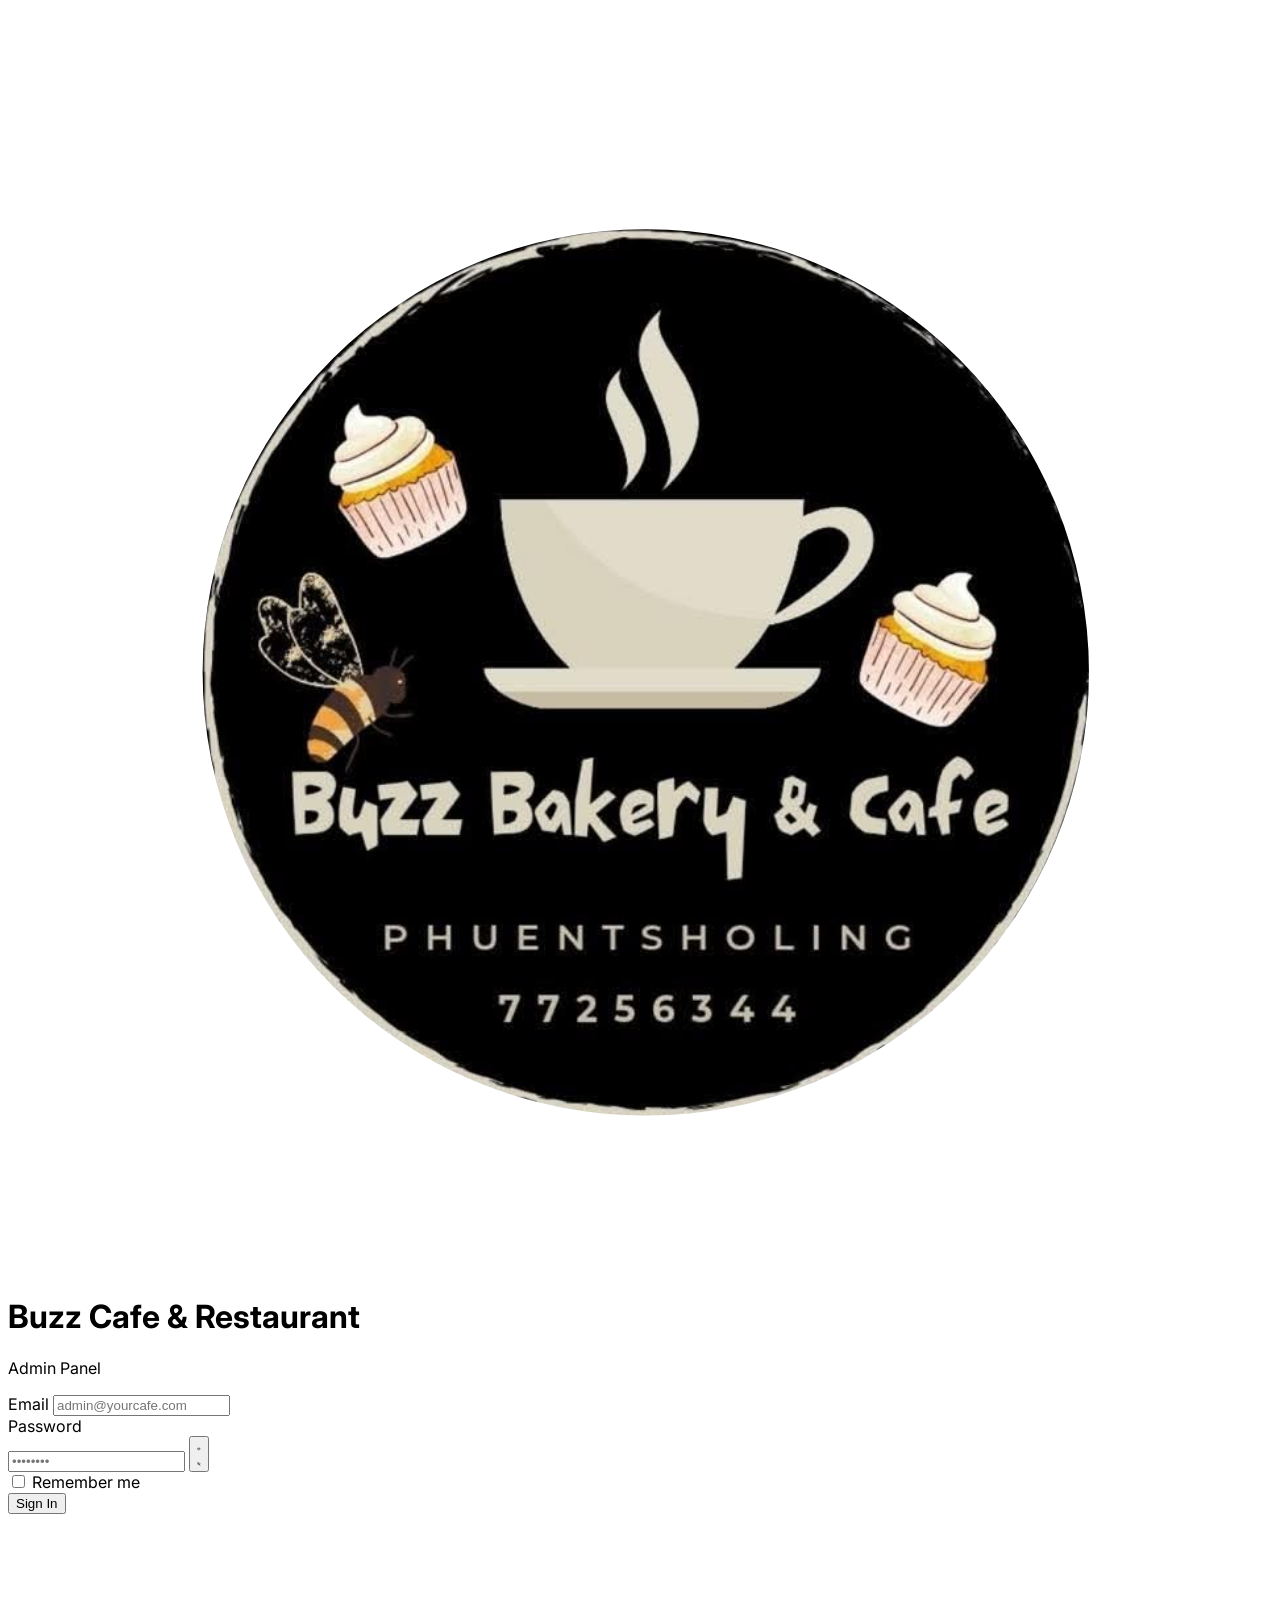
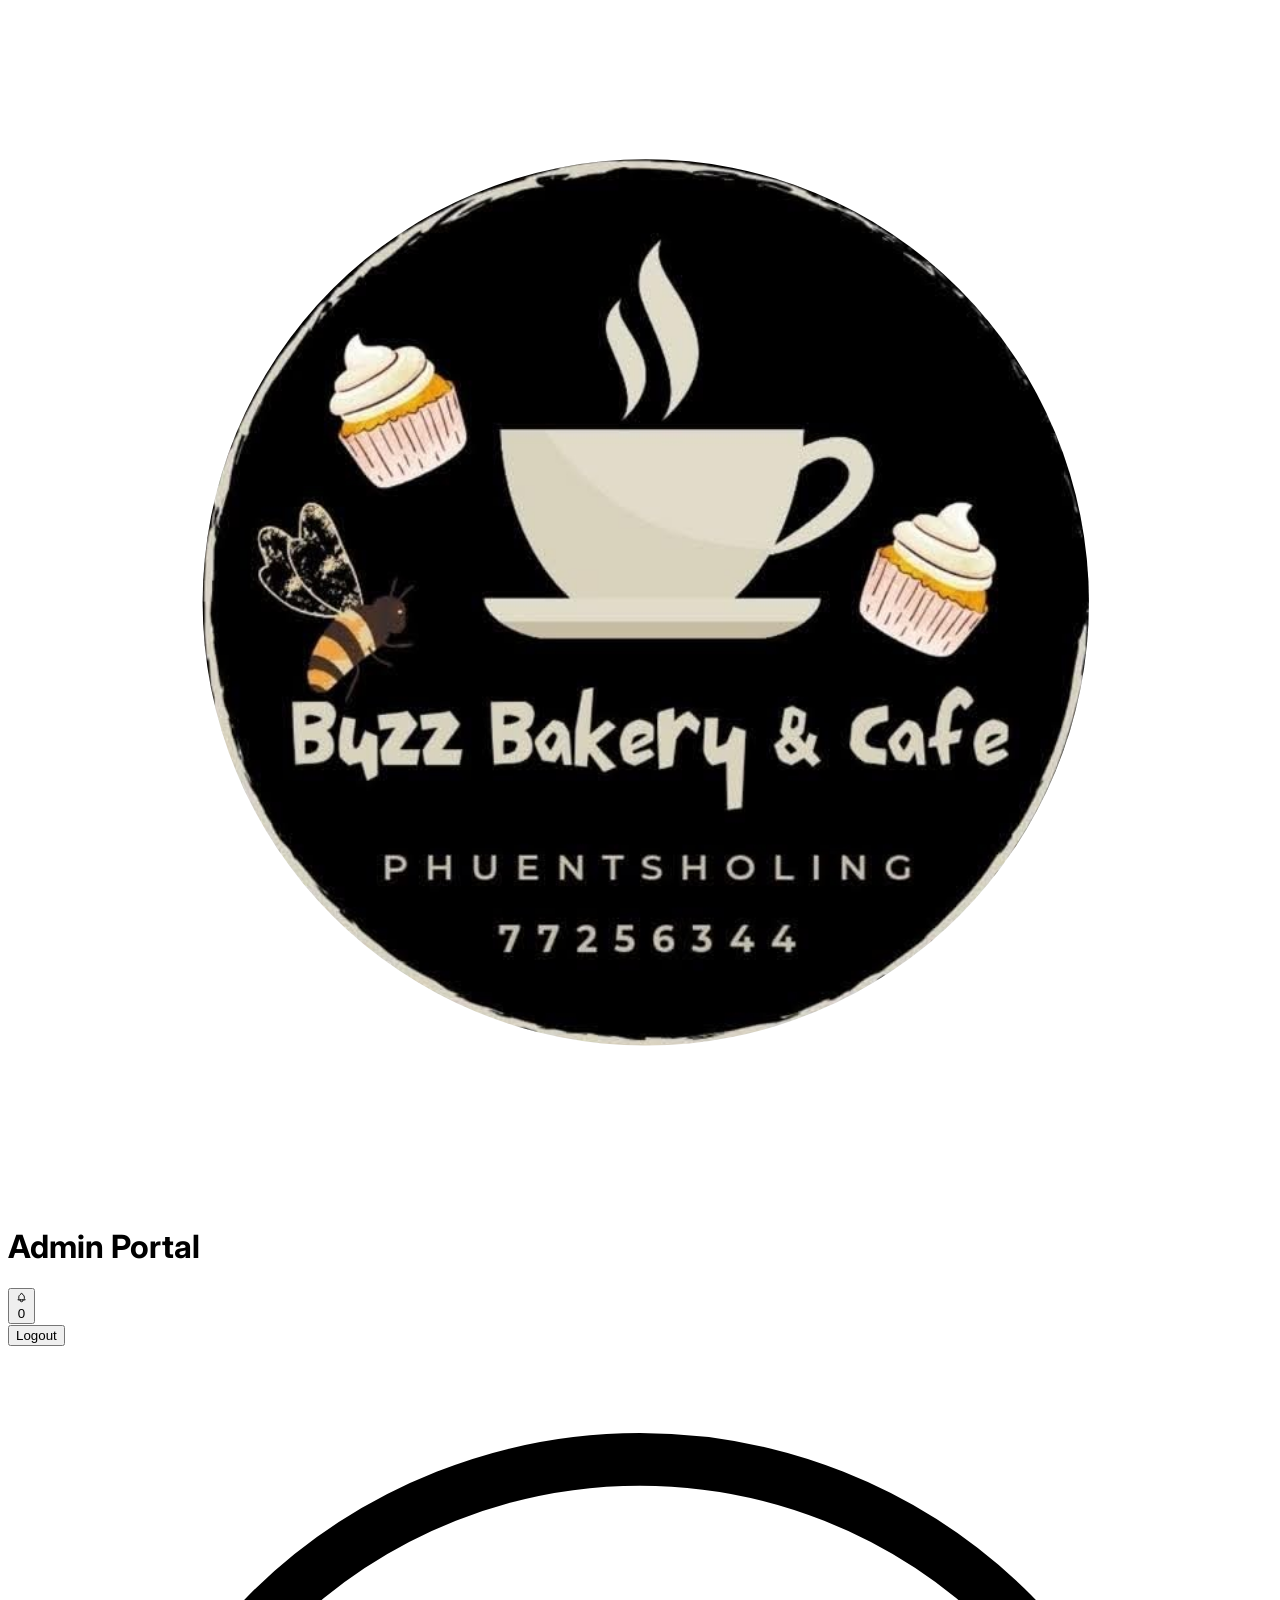
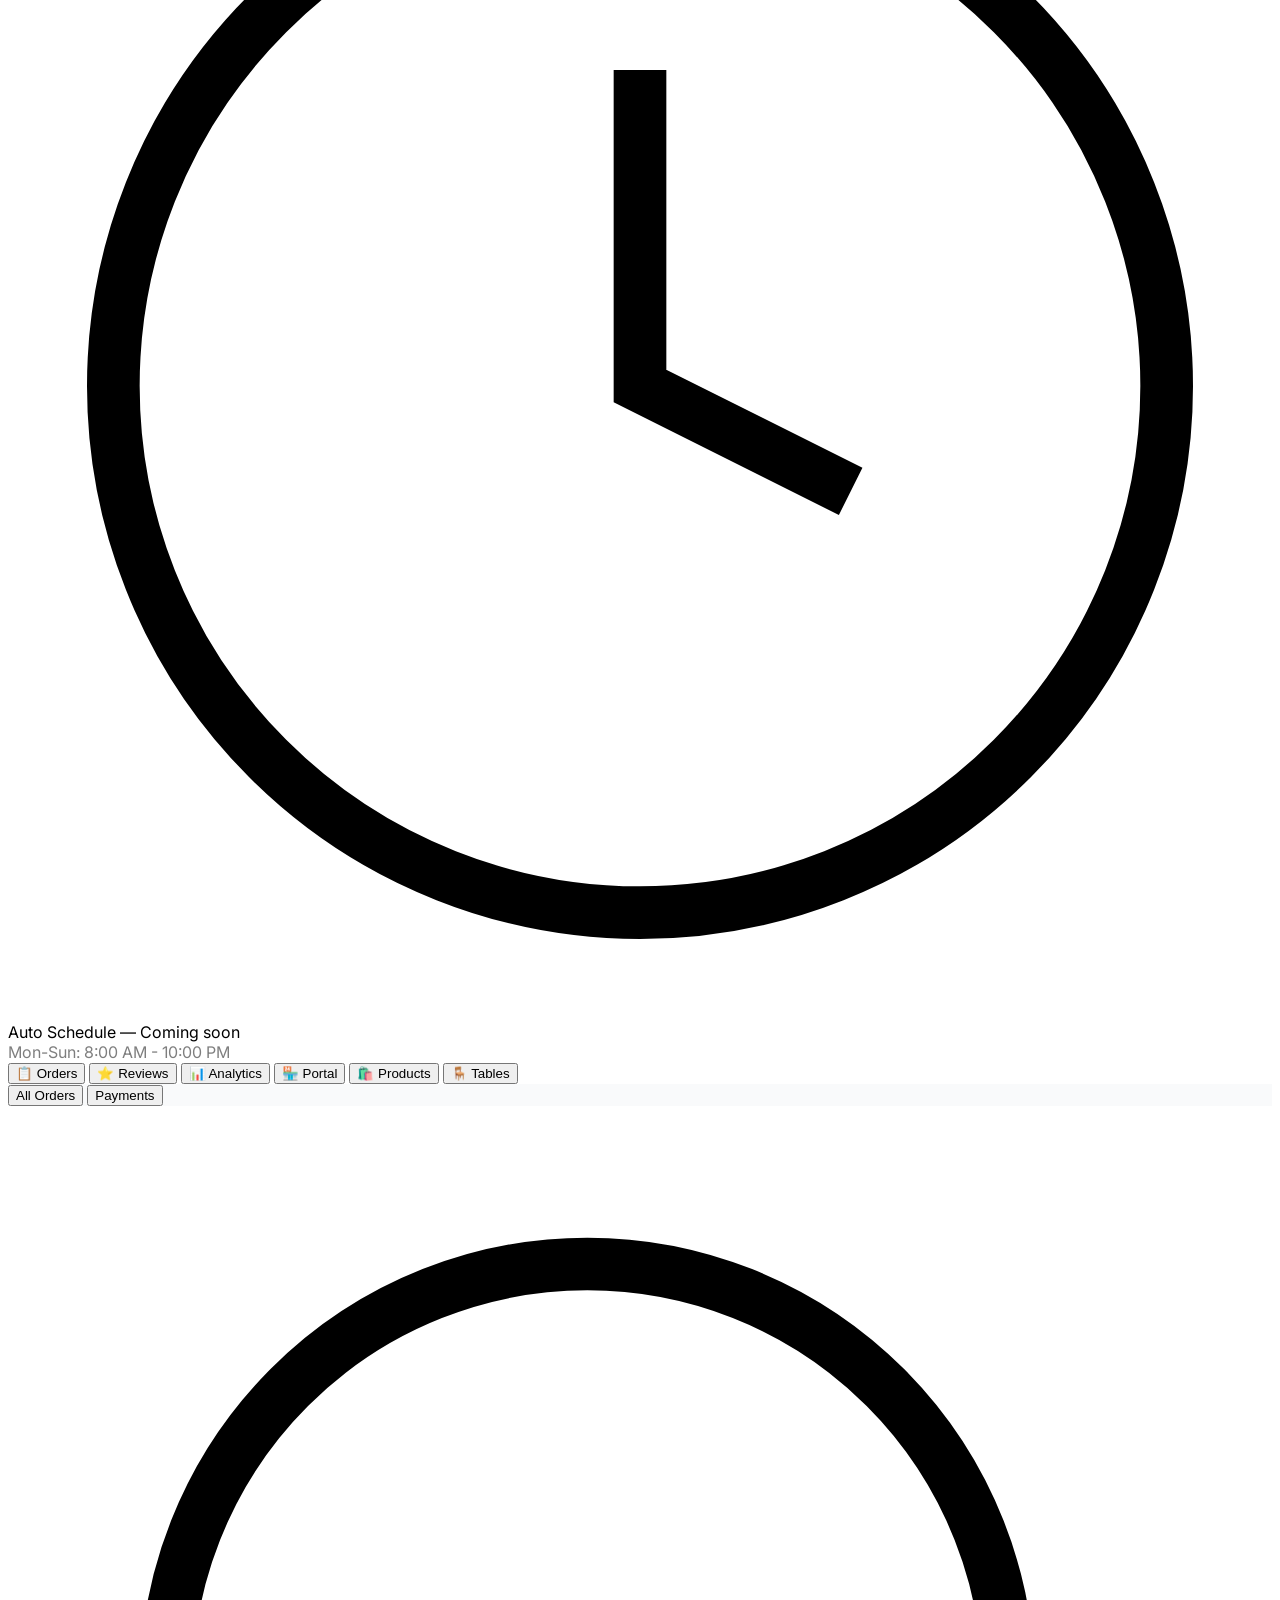
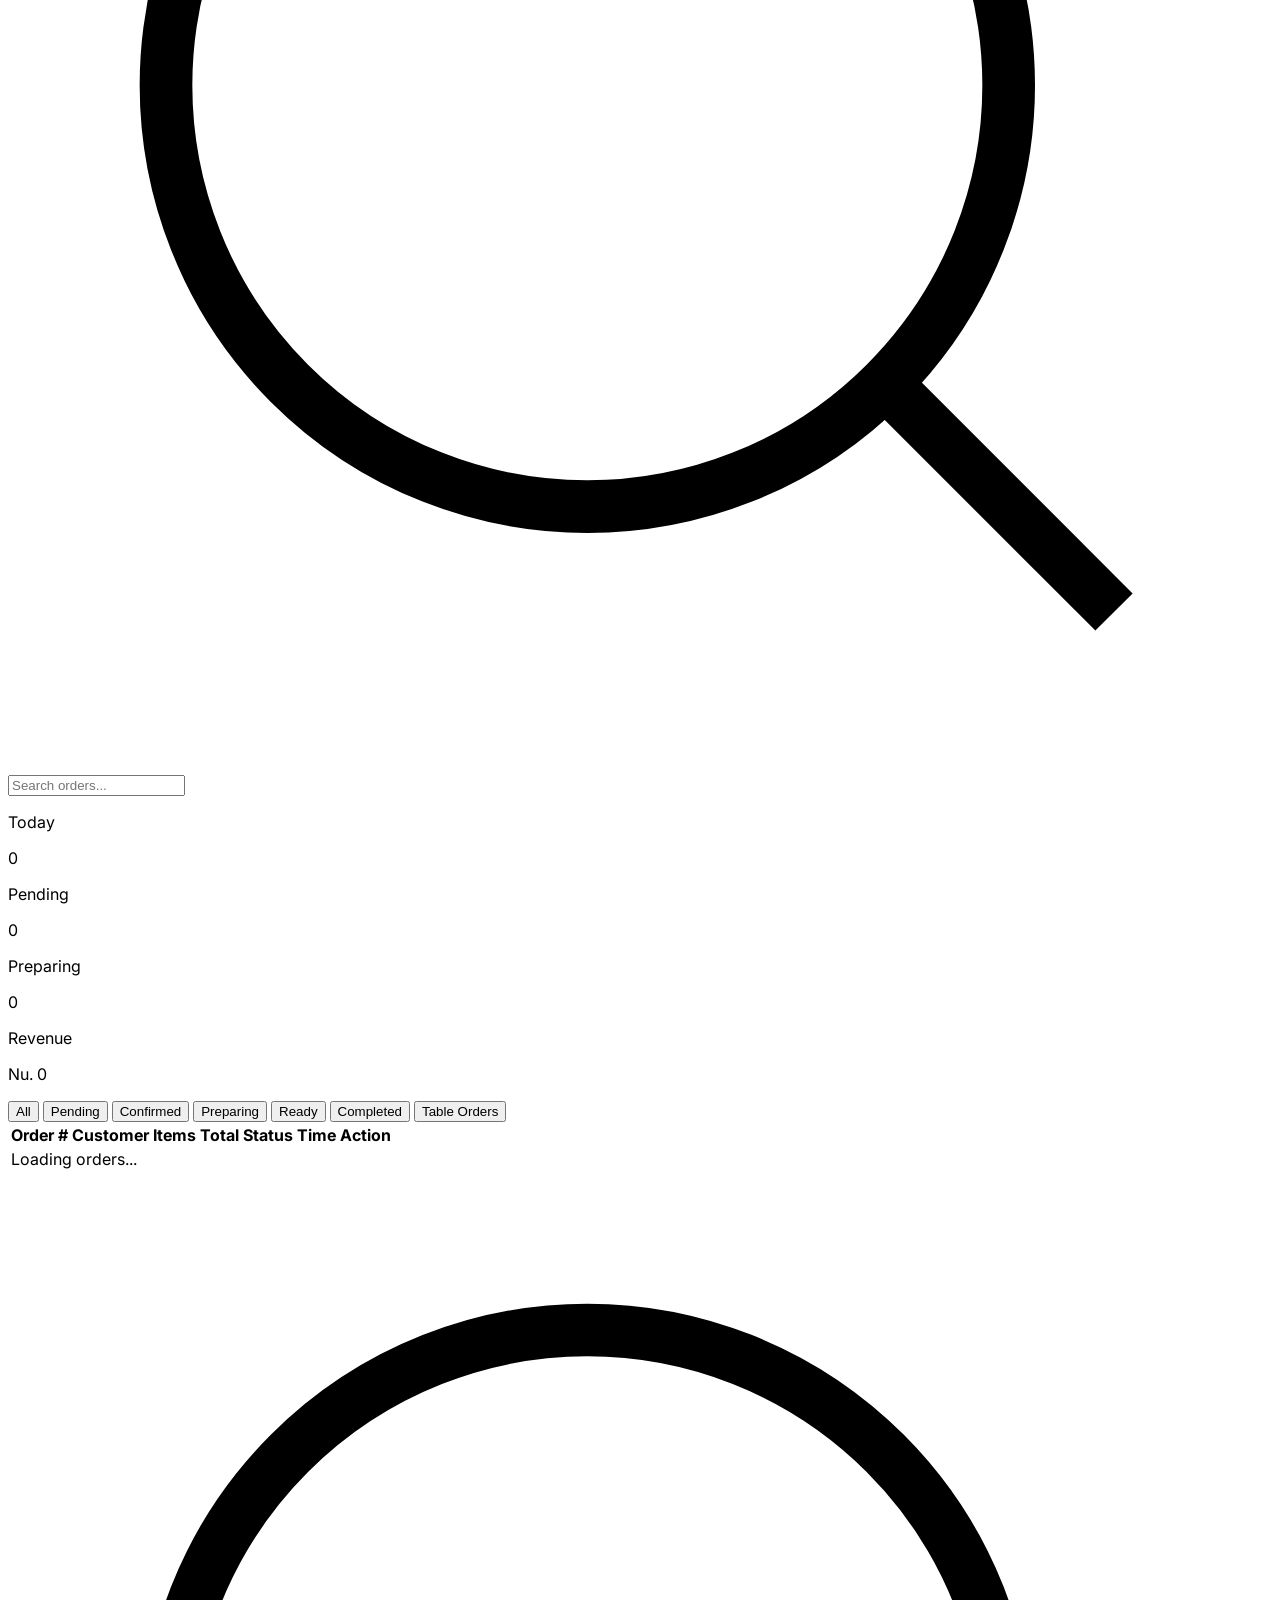
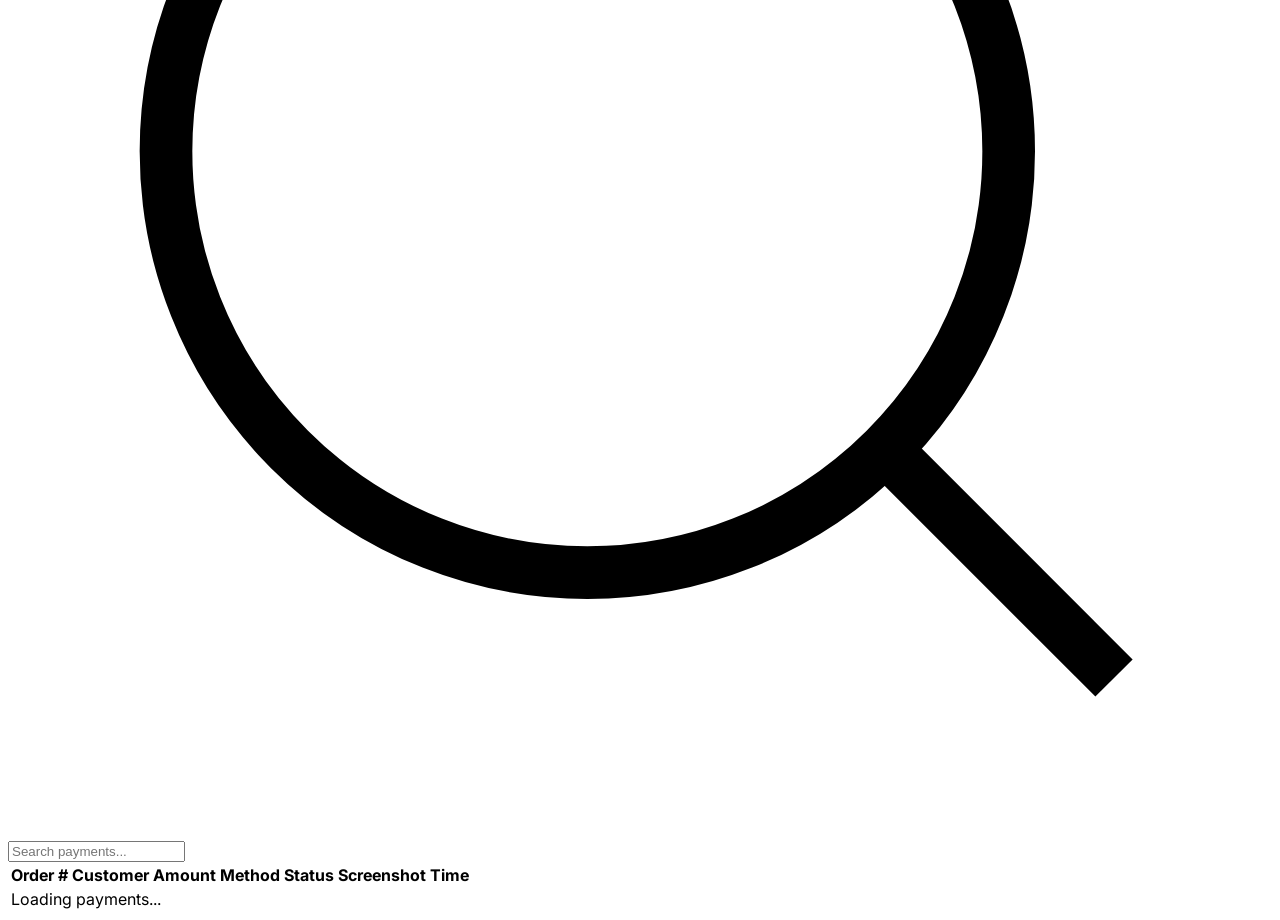
==== commit a343c69f: "Update all files and folders" ====
--- a/admin.html
+++ b/admin.html
@@ -80,8 +80,8 @@
     <header class="bg-white border-b sticky top-0 z-40 compact-header">
       <div class="max-w-7xl mx-auto px-4 py-2 flex justify-between items-center">
         <div class="flex items-center gap-2">
-          <span class="text-lg">☕</span>
-          <h1 class="font-bold text-base">Cafe Portal</h1>
+          <image src="image/logo.svg" alt="BuzzCafe Logo" class="w-20 h-20">
+          <h1 class="font-bold text-base">Admin Portal</h1>
         </div>
         <div class="flex items-center gap-3">
           <!-- Notification Bell -->
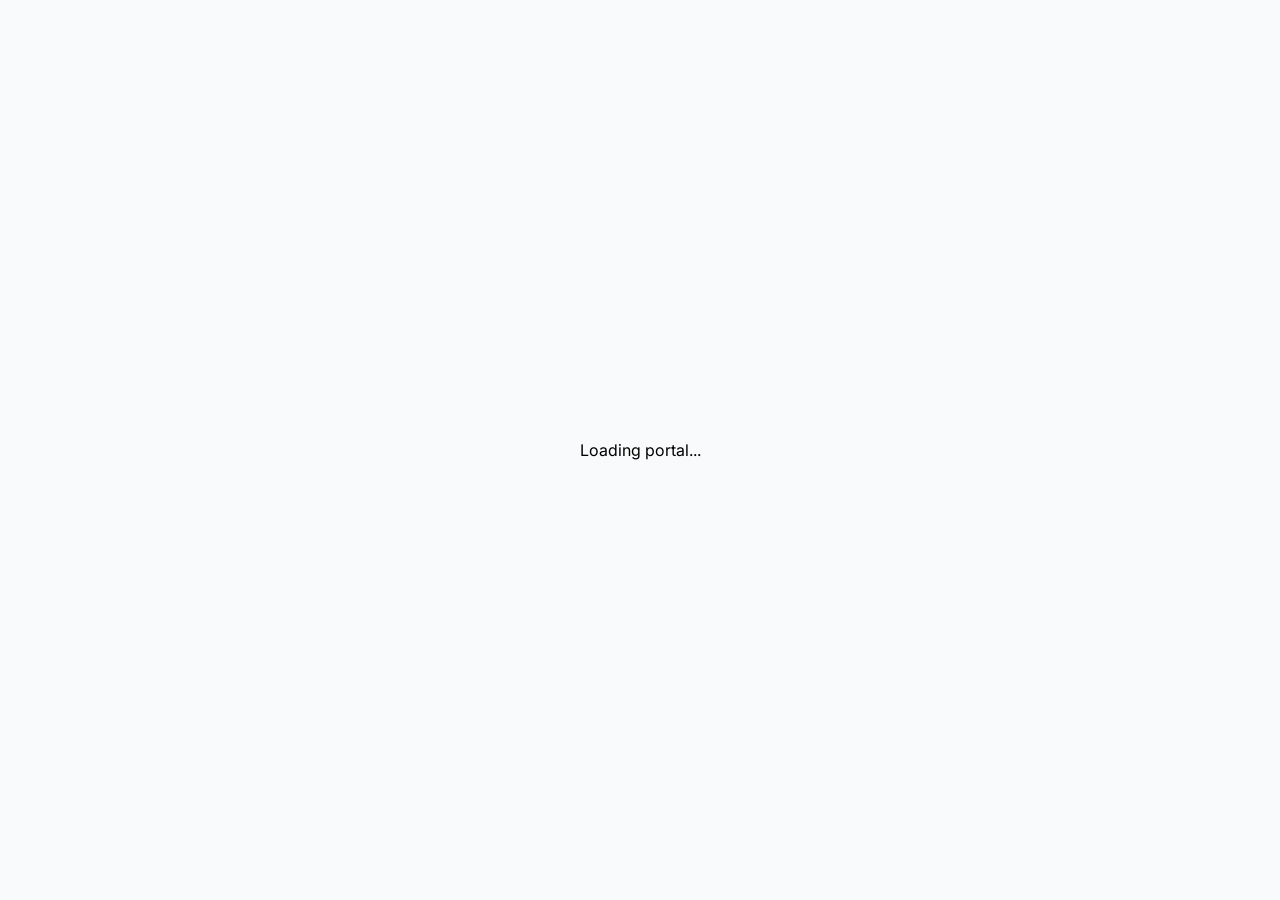
==== commit 6f8efc25: "Update all files and folders" ====
--- a/admin.html
+++ b/admin.html
@@ -2,20 +2,185 @@
 <html lang="en">
 <head>
   <meta charset="UTF-8">
-  <meta name="viewport" content="width=device-width, initial-scale=1.0">
+  <meta name="viewport" content="width=device-width, initial-scale=1.0, maximum-scale=1.0, user-scalable=no">
   <title>Admin — Cafe Portal</title>
   <script src="https://cdn.tailwindcss.com"></script>
+  <link rel="preconnect" href="https://fonts.googleapis.com">
+  <link rel="preconnect" href="https://fonts.gstatic.com" crossorigin>
   <link href="https://fonts.googleapis.com/css2?family=Inter:wght@300;400;500;600;700&display=swap" rel="stylesheet">
   <link href="/assets/css/admin.css" rel="stylesheet">
+
+  <style>
+    /* ===== CRITICAL PATH CSS ===== */
+    /* Prevent login flash - hide everything until auth resolves */
+    #auth-loader {
+      position: fixed; inset: 0; z-index: 9999;
+      background: #f9fafb;
+      display: flex; align-items: center; justify-content: center;
+      transition: opacity 0.25s ease;
+    }
+    #auth-loader.hidden {
+      opacity: 0; pointer-events: none;
+    }
+
+    /* View states */
+    #login-view { display: none; }
+    #login-view.active { display: flex; }
+    #dashboard-view { display: none; }
+    #dashboard-view.active { display: block; }
+
+    /* Tab system */
+    .tab-content { display: none; }
+    .tab-content.active { display: block; animation: fadeIn 0.2s ease; }
+    .orders-sub-content { display: none; }
+    .orders-sub-content.active { display: block; animation: fadeIn 0.2s ease; }
+
+    @keyframes fadeIn {
+      from { opacity: 0; transform: translateY(4px); }
+      to { opacity: 1; transform: translateY(0); }
+    }
+
+    /* Table fixes - ensure full width borders on mobile */
+    .table-wrap {
+      width: 100%;
+      overflow-x: auto;
+      -webkit-overflow-scrolling: touch;
+    }
+    .table-wrap table {
+      min-width: 100%;
+      width: 100%;
+      border-collapse: collapse;
+    }
+
+    /* Compact density */
+    .compact-header { padding-top: 0.5rem; padding-bottom: 0.5rem; }
+    .dense-table th, .dense-table td { padding: 0.5rem 0.75rem; }
+    .dense-card { padding: 0.75rem; }
+
+    /* Skeleton loading */
+    .skeleton {
+      background: linear-gradient(90deg, #f3f4f6 25%, #e5e7eb 50%, #f3f4f6 75%);
+      background-size: 200% 100%;
+      animation: skeleton 1.5s infinite;
+      border-radius: 0.25rem;
+    }
+    @keyframes skeleton {
+      0% { background-position: 200% 0; }
+      100% { background-position: -200% 0; }
+    }
+
+    /* Notification dropdown */
+    .notif-dropdown {
+      position: absolute; right: 0; top: calc(100% + 0.5rem);
+      width: 20rem; max-height: 24rem; overflow-y: auto;
+      background: white; border-radius: 0.75rem;
+      box-shadow: 0 10px 15px -3px rgba(0,0,0,0.1);
+      border: 1px solid #f3f4f6;
+      opacity: 0; visibility: hidden; transform: translateY(-4px);
+      transition: all 0.15s ease;
+      z-index: 50;
+    }
+    .notif-dropdown.show { opacity: 1; visibility: visible; transform: translateY(0); }
+    .notif-item { padding: 0.75rem 1rem; cursor: pointer; border-bottom: 1px solid #f9fafb; transition: background 0.15s; }
+    .notif-item:hover { background: #fafafa; }
+    .notif-item.unread { background: #fff7ed; }
+
+    /* Modal */
+    .modal-overlay {
+      position: fixed; inset: 0; z-index: 60;
+      background: rgba(0,0,0,0.4); backdrop-filter: blur(2px);
+      display: flex; align-items: center; justify-content: center;
+      opacity: 0; pointer-events: none;
+      transition: opacity 0.2s ease;
+      padding: 1rem;
+    }
+    .modal-overlay.active { opacity: 1; pointer-events: auto; }
+    .modal-box {
+      background: white; border-radius: 1rem;
+      width: 100%; max-width: 32rem; max-height: 90vh; overflow-y: auto;
+      box-shadow: 0 20px 25px -5px rgba(0,0,0,0.15);
+      transform: scale(0.96) translateY(8px);
+      transition: transform 0.25s cubic-bezier(0.16,1,0.3,1);
+    }
+    .modal-overlay.active .modal-box { transform: scale(1) translateY(0); }
+
+    /* Outlet toggle */
+    .outlet-toggle { position: relative; display: inline-block; width: 2.5rem; height: 1.5rem; cursor: pointer; flex-shrink: 0; }
+    .outlet-toggle input { opacity: 0; width: 0; height: 0; }
+    .outlet-toggle-track { position: absolute; inset: 0; background: #e5e7eb; border-radius: 9999px; transition: 0.2s; }
+    .outlet-toggle input:checked + .outlet-toggle-track { background: #f97316; }
+    .outlet-toggle-track::after { content: ''; position: absolute; width: 1.25rem; height: 1.25rem; left: 0.125rem; bottom: 0.125rem; background: white; border-radius: 50%; transition: 0.2s; box-shadow: 0 1px 3px rgba(0,0,0,0.1); }
+    .outlet-toggle input:checked + .outlet-toggle-track::after { transform: translateX(1rem); }
+
+    /* Product photo thumb */
+    .product-photo-thumb { width: 2.5rem; height: 2.5rem; object-fit: cover; border-radius: 0.5rem; border: 1px solid #f3f4f6; background: #f9fafb; }
+
+    /* Toast */
+    #toast-container { position: fixed; top: 0.75rem; right: 0.75rem; z-index: 70; display: flex; flex-direction: column; gap: 0.5rem; pointer-events: none; }
+    .toast {
+      display: flex; align-items: center; gap: 0.5rem;
+      padding: 0.625rem 1rem;
+      background: white; border-radius: 0.75rem;
+      box-shadow: 0 10px 15px -3px rgba(0,0,0,0.1);
+      border: 1px solid #f3f4f6;
+      font-size: 0.875rem;
+      transform: translateX(120%);
+      transition: transform 0.35s cubic-bezier(0.16, 1, 0.3, 1);
+      pointer-events: auto; will-change: transform;
+    }
+    .toast.show { transform: translateX(0); }
+    .toast-error { border-left: 3px solid #ef4444; }
+    .toast-order { border-left: 3px solid #f97316; }
+    .toast-payment { border-left: 3px solid #3b82f6; }
+    .toast-review { border-left: 3px solid #f59e0b; }
+    .toast-outlet { border-left: 3px solid #10b981; }
+
+    /* Sticky sub-nav */
+    .sticky-sub {
+      position: sticky;
+      top: 73px;
+      z-index: 20;
+      background: #f9fafb;
+      padding-top: 0.5rem;
+    }
+
+    /* Smooth buttons */
+    button, select, input { transition: all 0.15s ease; }
+    button:active { transform: scale(0.97); }
+
+    /* Compact stats */
+    .stat-card { padding: 0.625rem; }
+
+    /* Mobile optimizations */
+    @media (max-width: 640px) {
+      .dense-table th, .dense-table td { padding: 0.5rem 0.5rem; font-size: 0.75rem; }
+      .stat-card { padding: 0.5rem; }
+      .stat-card p.text-xl { font-size: 1.125rem; }
+    }
+
+    /* Scrollbar styling */
+    ::-webkit-scrollbar { width: 6px; height: 6px; }
+    ::-webkit-scrollbar-track { background: transparent; }
+    ::-webkit-scrollbar-thumb { background: #d1d5db; border-radius: 3px; }
+    ::-webkit-scrollbar-thumb:hover { background: #9ca3af; }
+  </style>
+<base target="_blank">
 </head>
-<body class="bg-gray-50 text-gray-900 min-h-screen">
+<body class="bg-gray-50 text-gray-900 min-h-screen antialiased">
+
+  <!-- AUTH LOADER -->
+  <div id="auth-loader">
+    <div class="flex flex-col items-center gap-3">
+      <div class="w-10 h-10 border-4 border-orange-200 border-t-orange-600 rounded-full animate-spin"></div>
+      <p class="text-sm text-gray-500 font-medium">Loading portal...</p>
+    </div>
+  </div>
 
   <!-- LOGIN -->
-  <div id="login-view" class="min-h-screen flex items-center justify-center p-4 bg-gray-50">
+  <div id="login-view" class="hidden min-h-screen items-center justify-center p-4 bg-gray-50">
     <div class="bg-white p-8 rounded-2xl shadow-lg border border-gray-100 w-full max-w-md">
       <div class="text-center mb-8">
-        <!-- Restaurant logo circle -->
-       <img src="image/logo.svg" alt="Buzz Cafe & Restaurant" class="w-20 h-20 mx-auto mb-4">
+        <img src="image/logo.svg" alt="Buzz Cafe & Restaurant" class="w-20 h-20 mx-auto mb-4" loading="eager">
         <h1 class="text-2xl font-bold text-gray-900">Buzz Cafe & Restaurant</h1>
         <p class="text-gray-500 text-sm mt-1">Admin Panel</p>
       </div>
@@ -24,7 +189,7 @@
         <div>
           <label class="block text-sm font-medium text-gray-700 mb-1">Email</label>
           <input type="email" id="login-email" required
-            class="w-full border border-gray-200 rounded-lg px-4 py-3 focus:ring-2 focus:ring-orange-500 focus:border-orange-500 outline-none transition"
+            class="w-full border border-gray-200 rounded-lg px-4 py-3 focus:ring-2 focus:ring-orange-500 focus:border-orange-500 outline-none transition bg-white"
             placeholder="admin@yourcafe.com">
         </div>
 
@@ -32,19 +197,17 @@
           <label class="block text-sm font-medium text-gray-700 mb-1">Password</label>
           <div class="relative">
             <input type="password" id="login-password" required
-              class="w-full border border-gray-200 rounded-lg px-4 py-3 pr-12 focus:ring-2 focus:ring-orange-500 focus:border-orange-500 outline-none transition"
+              class="w-full border border-gray-200 rounded-lg px-4 py-3 pr-12 focus:ring-2 focus:ring-orange-500 focus:border-orange-500 outline-none transition bg-white"
               placeholder="••••••••">
             <button type="button" onclick="togglePassword()"
               class="absolute right-3 top-1/2 -translate-y-1/2 p-1 text-gray-400 hover:text-gray-600 transition"
               aria-label="Show password">
-              <!-- Eye open -->
               <svg id="eye-icon" class="w-5 h-5" fill="none" stroke="currentColor" viewBox="0 0 24 24">
                 <path stroke-linecap="round" stroke-linejoin="round" stroke-width="2"
                   d="M15 12a3 3 0 11-6 0 3 3 0 016 0z" />
                 <path stroke-linecap="round" stroke-linejoin="round" stroke-width="2"
                   d="M2.458 12C3.732 7.943 7.523 5 12 5c4.478 0 8.268 2.943 9.542 7-1.274 4.057-5.064 7-9.542 7-4.477 0-8.268-2.943-9.542-7z" />
               </svg>
-              <!-- Eye slashed -->
               <svg id="eye-off-icon" class="w-5 h-5 hidden" fill="none" stroke="currentColor" viewBox="0 0 24 24">
                 <path stroke-linecap="round" stroke-linejoin="round" stroke-width="2"
                   d="M13.875 18.825A10.05 10.05 0 0112 19c-4.478 0-8.268-2.943-9.543-7a9.97 9.97 0 011.563-3.029m5.858.908a3 3 0 114.243 4.243M9.878 9.878l4.242 4.242M9.88 9.88l-3.29-3.29m7.532 7.532l3.29 3.29M3 3l3.59 3.59m0 0A9.953 9.953 0 0112 5c4.478 0 8.268 2.943 9.543 7a10.025 10.025 0 01-4.132 5.411m0 0L21 21" />
@@ -62,7 +225,7 @@
         </div>
 
         <button type="submit"
-          class="w-full bg-gray-900 text-white py-3 rounded-lg font-semibold hover:bg-gray-800 transition active:scale-[0.98]">
+          class="w-full bg-gray-900 text-white py-3 rounded-lg font-semibold hover:bg-gray-800 transition shadow-sm">
           Sign In
         </button>
       </form>
@@ -70,9 +233,10 @@
       <p id="login-error" class="text-red-600 text-sm mt-4 hidden text-center"></p>
     </div>
   </div>
+
   <!-- DASHBOARD -->
-  <div id="dashboard-view" class="hidden">
-    
+  <div id="dashboard-view">
+
     <!-- Toast Container -->
     <div id="toast-container"></div>
 
@@ -80,8 +244,8 @@
     <header class="bg-white border-b sticky top-0 z-40 compact-header">
       <div class="max-w-7xl mx-auto px-4 py-2 flex justify-between items-center">
         <div class="flex items-center gap-2">
-          <image src="image/logo.svg" alt="BuzzCafe Logo" class="w-20 h-20">
-          <h1 class="font-bold text-base">Admin Portal</h1>
+          <img src="image/logo.svg" alt="BuzzCafe Logo" class="w-8 h-8" loading="lazy">
+          <h1 class="font-bold text-sm sm:text-base">Admin Portal</h1>
         </div>
         <div class="flex items-center gap-3">
           <!-- Notification Bell -->
@@ -103,9 +267,9 @@
               </div>
             </div>
           </div>
-          
-          <span id="staff-email" class="text-sm text-gray-500 hidden sm:inline"></span>
-          <button onclick="logout()" class="text-sm text-red-600 hover:text-red-700 font-medium">Logout</button>
+
+          <span id="staff-email" class="text-xs sm:text-sm text-gray-500 hidden sm:inline max-w-[120px] truncate"></span>
+          <button onclick="logout()" class="text-xs sm:text-sm text-red-600 hover:text-red-700 font-medium px-2 py-1 rounded-lg hover:bg-red-50 transition">Logout</button>
         </div>
       </div>
     </header>
@@ -116,10 +280,10 @@
         <div class="flex items-center gap-1.5 text-xs text-orange-700">
           <svg class="w-3.5 h-3.5" fill="none" stroke="currentColor" viewBox="0 0 24 24"><circle cx="12" cy="12" r="10"/><polyline points="12 6 12 12 16 14"/></svg>
           <span class="font-medium">Auto Schedule</span>
-          <span class="text-orange-400">— Coming soon</span>
+          <span class="text-orange-400 hidden sm:inline">— Coming soon</span>
         </div>
         <div class="disabled-section flex items-center gap-2">
-          <span class="text-xs text-gray-400">Mon-Sun: 8:00 AM - 10:00 PM</span>
+          <span class="text-[11px] text-gray-400">Mon-Sun: 8:00 AM - 10:00 PM</span>
         </div>
       </div>
     </div>
@@ -127,88 +291,85 @@
     <!-- Main Navigation (Compact) -->
     <div class="bg-white border-b sticky top-[41px] z-30">
       <div class="max-w-7xl mx-auto px-4">
-        <nav class="flex gap-1">
-          <button onclick="switchMainTab('orders')" class="main-tab active px-4 py-2 text-sm font-medium border-b-2 border-orange-600 text-orange-600" data-tab="orders">
+        <nav class="flex gap-1 overflow-x-auto no-scrollbar">
+          <button onclick="switchMainTab('orders')" class="main-tab active px-3 sm:px-4 py-2 text-sm font-medium border-b-2 border-orange-600 text-orange-600 whitespace-nowrap" data-tab="orders">
             📋 Orders
           </button>
-          <button onclick="switchMainTab('reviews')" class="main-tab px-4 py-2 text-sm font-medium border-b-2 border-transparent text-gray-500 hover:text-gray-700" data-tab="reviews">
+          <button onclick="switchMainTab('reviews')" class="main-tab px-3 sm:px-4 py-2 text-sm font-medium border-b-2 border-transparent text-gray-500 hover:text-gray-700 whitespace-nowrap" data-tab="reviews">
             ⭐ Reviews
           </button>
-          <button onclick="switchMainTab('analytics')" class="main-tab px-4 py-2 text-sm font-medium border-b-2 border-transparent text-gray-500 hover:text-gray-700" data-tab="analytics">
+          <button onclick="switchMainTab('analytics')" class="main-tab px-3 sm:px-4 py-2 text-sm font-medium border-b-2 border-transparent text-gray-500 hover:text-gray-700 whitespace-nowrap" data-tab="analytics">
             📊 Analytics
           </button>
-          <button onclick="switchMainTab('portal')" class="main-tab px-4 py-2 text-sm font-medium border-b-2 border-transparent text-gray-500 hover:text-gray-700" data-tab="portal">
+          <button onclick="switchMainTab('portal')" class="main-tab px-3 sm:px-4 py-2 text-sm font-medium border-b-2 border-transparent text-gray-500 hover:text-gray-700 whitespace-nowrap" data-tab="portal">
             🏪 Portal
           </button>
-          <button onclick="switchMainTab('products')" class="main-tab px-4 py-2 text-sm font-medium border-b-2 border-transparent text-gray-500 hover:text-gray-700" data-tab="products">
+          <button onclick="switchMainTab('products')" class="main-tab px-3 sm:px-4 py-2 text-sm font-medium border-b-2 border-transparent text-gray-500 hover:text-gray-700 whitespace-nowrap" data-tab="products">
             🛍️ Products
           </button>
-          <button onclick="switchMainTab('tables')" class="main-tab px-4 py-2 text-sm font-medium border-b-2 border-transparent text-gray-500 hover:text-gray-700" data-tab="tables">🪑 Tables</button>
+          <button onclick="switchMainTab('tables')" class="main-tab px-3 sm:px-4 py-2 text-sm font-medium border-b-2 border-transparent text-gray-500 hover:text-gray-700 whitespace-nowrap" data-tab="tables">🪑 Tables</button>
         </nav>
       </div>
     </div>
 
-    <main class="max-w-7xl mx-auto px-4 py-4">
+    <main class="max-w-7xl mx-auto px-4 py-3">
 
       <!-- ========== ORDERS TAB ========== -->
       <div id="tab-orders" class="tab-content active">
-        
-        <!-- Orders Sub-tabs -->
-        <div class="flex gap-2 mb-3 border-b border-gray-200 pb-2 sticky-sub">
-          <button onclick="switchOrdersSubTab('all')" class="orders-sub-tab active px-3 py-1.5 text-sm font-medium rounded-lg bg-orange-100 text-orange-700" data-subtab="all">
+
+        <!-- Orders Sub-tabs + Search -->
+        <div class="flex flex-wrap gap-2 mb-3 border-b border-gray-200 pb-2 sticky-sub items-center">
+          <button onclick="switchOrdersSubTab('all')" class="orders-sub-tab active px-3 py-1.5 text-xs sm:text-sm font-medium rounded-lg bg-orange-100 text-orange-700 whitespace-nowrap" data-subtab="all">
             All Orders
           </button>
-          <button onclick="switchOrdersSubTab('payments')" class="orders-sub-tab px-3 py-1.5 text-sm font-medium rounded-lg text-gray-600 hover:bg-gray-100" data-subtab="payments">
+          <button onclick="switchOrdersSubTab('payments')" class="orders-sub-tab px-3 py-1.5 text-xs sm:text-sm font-medium rounded-lg text-gray-600 hover:bg-gray-100 whitespace-nowrap" data-subtab="payments">
             Payments
           </button>
-        </div>
-
-        <!-- Search -->
-        <div class="mb-3">
-          <div class="relative max-w-sm">
-            <svg class="absolute left-3 top-2 w-4 h-4 text-gray-400" fill="none" stroke="currentColor" viewBox="0 0 24 24"><circle cx="11" cy="11" r="8"/><line x1="21" y1="21" x2="16.65" y2="16.65"/></svg>
-            <input type="text" id="orders-search" oninput="searchOrders()" placeholder="Search orders..." class="w-full pl-9 pr-4 py-2 border border-gray-200 rounded-lg text-sm focus:ring-2 focus:ring-orange-500 outline-none">
+
+          <div class="ml-auto relative w-full sm:w-56 mt-2 sm:mt-0">
+            <svg class="absolute left-2.5 top-1/2 -translate-y-1/2 w-4 h-4 text-gray-400" fill="none" stroke="currentColor" viewBox="0 0 24 24"><circle cx="11" cy="11" r="8"/><line x1="21" y1="21" x2="16.65" y2="16.65"/></svg>
+            <input type="text" id="orders-search" oninput="debouncedSearchOrders()" placeholder="Search orders..." class="w-full pl-8 pr-3 py-1.5 border border-gray-200 rounded-lg text-xs sm:text-sm focus:ring-2 focus:ring-orange-500 outline-none bg-white">
           </div>
         </div>
 
         <!-- Stats (Compact) -->
-        <div class="grid grid-cols-4 gap-2 mb-4">
-          <div class="bg-white p-3 rounded-lg border shadow-sm">
-            <p class="text-gray-400 text-[10px] uppercase font-semibold">Today</p>
-            <p id="stat-today" class="text-xl font-bold">0</p>
-          </div>
-          <div class="bg-white p-3 rounded-lg border shadow-sm">
-            <p class="text-gray-400 text-[10px] uppercase font-semibold">Pending</p>
-            <p id="stat-pending" class="text-xl font-bold text-orange-600">0</p>
-          </div>
-          <div class="bg-white p-3 rounded-lg border shadow-sm">
-            <p class="text-gray-400 text-[10px] uppercase font-semibold">Preparing</p>
-            <p id="stat-preparing" class="text-xl font-bold text-blue-600">0</p>
-          </div>
-          <div class="bg-white p-3 rounded-lg border shadow-sm">
-            <p class="text-gray-400 text-[10px] uppercase font-semibold">Revenue</p>
-            <p id="stat-revenue" class="text-xl font-bold text-green-600">Nu. 0</p>
+        <div class="grid grid-cols-2 sm:grid-cols-4 gap-2 mb-3">
+          <div class="bg-white stat-card rounded-lg border shadow-sm">
+            <p class="text-gray-400 text-[10px] uppercase font-semibold tracking-wider">Today</p>
+            <p id="stat-today" class="text-lg sm:text-xl font-bold">0</p>
+          </div>
+          <div class="bg-white stat-card rounded-lg border shadow-sm">
+            <p class="text-gray-400 text-[10px] uppercase font-semibold tracking-wider">Pending</p>
+            <p id="stat-pending" class="text-lg sm:text-xl font-bold text-orange-600">0</p>
+          </div>
+          <div class="bg-white stat-card rounded-lg border shadow-sm">
+            <p class="text-gray-400 text-[10px] uppercase font-semibold tracking-wider">Preparing</p>
+            <p id="stat-preparing" class="text-lg sm:text-xl font-bold text-blue-600">0</p>
+          </div>
+          <div class="bg-white stat-card rounded-lg border shadow-sm">
+            <p class="text-gray-400 text-[10px] uppercase font-semibold tracking-wider">Revenue</p>
+            <p id="stat-revenue" class="text-lg sm:text-xl font-bold text-green-600">Nu. 0</p>
           </div>
         </div>
 
         <!-- All Orders Sub-tab -->
         <div id="orders-sub-all" class="orders-sub-content active">
           <!-- Filters -->
-          <div class="flex flex-wrap gap-1.5 mb-3">
-            <button onclick="filterOrders('all')" class="filter-btn active px-3 py-1.5 rounded-lg text-xs font-medium bg-gray-900 text-white" data-filter="all">All</button>
-            <button onclick="filterOrders('pending')" class="filter-btn px-3 py-1.5 rounded-lg text-xs font-medium bg-white border text-gray-700" data-filter="pending">Pending</button>
-            <button onclick="filterOrders('confirmed')" class="filter-btn px-3 py-1.5 rounded-lg text-xs font-medium bg-white border text-gray-700" data-filter="confirmed">Confirmed</button>
-            <button onclick="filterOrders('preparing')" class="filter-btn px-3 py-1.5 rounded-lg text-xs font-medium bg-white border text-gray-700" data-filter="preparing">Preparing</button>
-            <button onclick="filterOrders('ready')" class="filter-btn px-3 py-1.5 rounded-lg text-xs font-medium bg-white border text-gray-700" data-filter="ready">Ready</button>
-            <button onclick="filterOrders('completed')" class="filter-btn px-3 py-1.5 rounded-lg text-xs font-medium bg-white border text-gray-700" data-filter="completed">Completed</button>
-            <button onclick="filterOrders('table')" class="filter-btn px-3 py-1.5 rounded-lg text-xs font-medium bg-white border text-gray-700" data-filter="table">Table Orders</button>
+          <div class="flex flex-wrap gap-1.5 mb-2">
+            <button onclick="filterOrders('all')" class="filter-btn active px-2.5 py-1 rounded-lg text-[11px] sm:text-xs font-medium bg-gray-900 text-white" data-filter="all">All</button>
+            <button onclick="filterOrders('pending')" class="filter-btn px-2.5 py-1 rounded-lg text-[11px] sm:text-xs font-medium bg-white border text-gray-700" data-filter="pending">Pending</button>
+            <button onclick="filterOrders('confirmed')" class="filter-btn px-2.5 py-1 rounded-lg text-[11px] sm:text-xs font-medium bg-white border text-gray-700" data-filter="confirmed">Confirmed</button>
+            <button onclick="filterOrders('preparing')" class="filter-btn px-2.5 py-1 rounded-lg text-[11px] sm:text-xs font-medium bg-white border text-gray-700" data-filter="preparing">Preparing</button>
+            <button onclick="filterOrders('ready')" class="filter-btn px-2.5 py-1 rounded-lg text-[11px] sm:text-xs font-medium bg-white border text-gray-700" data-filter="ready">Ready</button>
+            <button onclick="filterOrders('completed')" class="filter-btn px-2.5 py-1 rounded-lg text-[11px] sm:text-xs font-medium bg-white border text-gray-700" data-filter="completed">Completed</button>
+            <button onclick="filterOrders('table')" class="filter-btn px-2.5 py-1 rounded-lg text-[11px] sm:text-xs font-medium bg-white border text-gray-700" data-filter="table">Table</button>
           </div>
 
           <!-- Orders Table -->
           <div class="bg-white rounded-xl border shadow-sm overflow-hidden">
-            <div class="overflow-x-auto">
-              <table class="w-full text-sm text-left">
-                <thead class="bg-gray-50 border-b text-xs uppercase text-gray-500 font-medium">
+            <div class="table-wrap">
+              <table class="w-full text-sm text-left dense-table">
+                <thead class="bg-gray-50 border-b text-[11px] uppercase text-gray-500 font-semibold tracking-wider">
                   <tr>
                     <th class="px-3 py-2">Order #</th>
                     <th class="px-3 py-2">Customer</th>
@@ -216,11 +377,11 @@
                     <th class="px-3 py-2">Total</th>
                     <th class="px-3 py-2">Status</th>
                     <th class="px-3 py-2">Time</th>
-                    <th class="px-3 py-2">Action</th>
+                    <th class="px-3 py-2 text-right">Action</th>
                   </tr>
                 </thead>
                 <tbody id="orders-table" class="divide-y divide-gray-100">
-                  <tr><td colspan="7" class="px-4 py-8 text-center text-gray-400">Loading orders...</td></tr>
+                  <tr><td colspan="7" class="px-4 py-6">${skeletonRows(3,7)}</td></tr>
                 </tbody>
               </table>
             </div>
@@ -228,18 +389,11 @@
         </div>
 
         <!-- Payments Sub-tab -->
-        <div id="orders-sub-payments" class="orders-sub-content hidden">
-          <div class="mb-3">
-            <div class="relative max-w-sm">
-              <svg class="absolute left-3 top-2 w-4 h-4 text-gray-400" fill="none" stroke="currentColor" viewBox="0 0 24 24"><circle cx="11" cy="11" r="8"/><line x1="21" y1="21" x2="16.65" y2="16.65"/></svg>
-              <input type="text" id="payments-search" oninput="searchPayments()" placeholder="Search payments..." class="w-full pl-9 pr-4 py-2 border border-gray-200 rounded-lg text-sm focus:ring-2 focus:ring-orange-500 outline-none">
-            </div>
-          </div>
-
+        <div id="orders-sub-payments" class="orders-sub-content">
           <div class="bg-white rounded-xl border shadow-sm overflow-hidden">
-            <div class="overflow-x-auto">
-              <table class="w-full text-sm text-left">
-                <thead class="bg-gray-50 border-b text-xs uppercase text-gray-500 font-medium">
+            <div class="table-wrap">
+              <table class="w-full text-sm text-left dense-table">
+                <thead class="bg-gray-50 border-b text-[11px] uppercase text-gray-500 font-semibold tracking-wider">
                   <tr>
                     <th class="px-3 py-2">Order #</th>
                     <th class="px-3 py-2">Customer</th>
@@ -251,7 +405,7 @@
                   </tr>
                 </thead>
                 <tbody id="payments-table" class="divide-y divide-gray-100">
-                  <tr><td colspan="7" class="px-4 py-8 text-center text-gray-400">Loading payments...</td></tr>
+                  <tr><td colspan="7" class="px-4 py-6">${skeletonRows(3,7)}</td></tr>
                 </tbody>
               </table>
             </div>
@@ -260,102 +414,104 @@
       </div>
 
       <!-- ========== REVIEWS TAB ========== -->
-<div id="tab-reviews" class="tab-content">
-  
-  <!-- Stats Row -->
-  <div class="grid grid-cols-3 gap-3 mb-4">
-    <div class="bg-white p-3 rounded-lg border shadow-sm">
-      <p class="text-gray-400 text-[10px] uppercase font-semibold">Total Reviews</p>
-      <p id="stat-total-reviews" class="text-xl font-bold">0</p>
-    </div>
-    <div class="bg-white p-3 rounded-lg border shadow-sm">
-      <p class="text-gray-400 text-[10px] uppercase font-semibold">Pending Approval</p>
-      <p id="stat-pending-reviews" class="text-xl font-bold text-orange-600">0</p>
-    </div>
-    <div class="bg-white p-3 rounded-lg border shadow-sm">
-      <p class="text-gray-400 text-[10px] uppercase font-semibold">Avg Rating</p>
-      <p id="stat-avg-rating" class="text-xl font-bold text-amber-500">0.0</p>
-    </div>
-  </div>
-
-  <div class="mb-3">
-    <div class="relative max-w-sm">
-      <svg class="absolute left-3 top-2 w-4 h-4 text-gray-400" fill="none" stroke="currentColor" viewBox="0 0 24 24"><circle cx="11" cy="11" r="8"/><line x1="21" y1="21" x2="16.65" y2="16.65"/></svg>
-      <input type="text" id="reviews-search" oninput="searchReviews()" placeholder="Search reviews..." class="w-full pl-9 pr-4 py-2 border border-gray-200 rounded-lg text-sm focus:ring-2 focus:ring-orange-500 outline-none">
-    </div>
-  </div>
-
-  <!-- Filter Tabs -->
-  <div class="flex gap-2 mb-3 border-b border-gray-200 pb-2">
-    <button onclick="filterReviews('all')" class="review-filter active px-3 py-1.5 text-sm font-medium rounded-lg bg-orange-100 text-orange-700" data-filter="all">All</button>
-    <button onclick="filterReviews('pending')" class="review-filter px-3 py-1.5 text-sm font-medium rounded-lg text-gray-600 hover:bg-gray-100" data-filter="pending">Pending</button>
-    <button onclick="filterReviews('approved')" class="review-filter px-3 py-1.5 text-sm font-medium rounded-lg text-gray-600 hover:bg-gray-100" data-filter="approved">Approved</button>
-  </div>
-
-  <div class="bg-white rounded-xl border shadow-sm overflow-hidden">
-    <div class="overflow-x-auto">
-      <table class="w-full text-sm text-left">
-        <thead class="bg-gray-50 border-b text-xs uppercase text-gray-500 font-medium">
-          <tr>
-            <th class="px-3 py-2">Reviewer</th>
-            <th class="px-3 py-2">Rating</th>
-            <th class="px-3 py-2">Comment</th>
-            <th class="px-3 py-2">Submitted</th>
-            <th class="px-3 py-2">Status</th>
-            <th class="px-3 py-2 text-right">Action</th>
-          </tr>
-        </thead>
-        <tbody id="reviews-table" class="divide-y divide-gray-100">
-          <tr><td colspan="6" class="px-4 py-8 text-center text-gray-400">Loading reviews...</td></tr>
-        </tbody>
-      </table>
-    </div>
-  </div>
-</div>
+      <div id="tab-reviews" class="tab-content">
+
+        <!-- Stats Row -->
+        <div class="grid grid-cols-3 gap-2 mb-3">
+          <div class="bg-white stat-card rounded-lg border shadow-sm">
+            <p class="text-gray-400 text-[10px] uppercase font-semibold tracking-wider">Total Reviews</p>
+            <p id="stat-total-reviews" class="text-lg sm:text-xl font-bold">0</p>
+          </div>
+          <div class="bg-white stat-card rounded-lg border shadow-sm">
+            <p class="text-gray-400 text-[10px] uppercase font-semibold tracking-wider">Pending</p>
+            <p id="stat-pending-reviews" class="text-lg sm:text-xl font-bold text-orange-600">0</p>
+          </div>
+          <div class="bg-white stat-card rounded-lg border shadow-sm">
+            <p class="text-gray-400 text-[10px] uppercase font-semibold tracking-wider">Avg Rating</p>
+            <p id="stat-avg-rating" class="text-lg sm:text-xl font-bold text-amber-500">0.0</p>
+          </div>
+        </div>
+
+        <!-- Filter Tabs + Search -->
+        <div class="flex flex-wrap gap-2 mb-3 border-b border-gray-200 pb-2 items-center">
+          <button onclick="filterReviews('all')" class="review-filter active px-3 py-1.5 text-xs sm:text-sm font-medium rounded-lg bg-orange-100 text-orange-700" data-filter="all">All</button>
+          <button onclick="filterReviews('pending')" class="review-filter px-3 py-1.5 text-xs sm:text-sm font-medium rounded-lg text-gray-600 hover:bg-gray-100" data-filter="pending">Pending</button>
+          <button onclick="filterReviews('approved')" class="review-filter px-3 py-1.5 text-xs sm:text-sm font-medium rounded-lg text-gray-600 hover:bg-gray-100" data-filter="approved">Approved</button>
+
+          <div class="ml-auto relative w-full sm:w-56 mt-2 sm:mt-0">
+            <svg class="absolute left-2.5 top-1/2 -translate-y-1/2 w-4 h-4 text-gray-400" fill="none" stroke="currentColor" viewBox="0 0 24 24"><circle cx="11" cy="11" r="8"/><line x1="21" y1="21" x2="16.65" y2="16.65"/></svg>
+            <input type="text" id="reviews-search" oninput="debouncedSearchReviews()" placeholder="Search reviews..." class="w-full pl-8 pr-3 py-1.5 border border-gray-200 rounded-lg text-xs sm:text-sm focus:ring-2 focus:ring-orange-500 outline-none bg-white">
+          </div>
+        </div>
+
+        <div class="bg-white rounded-xl border shadow-sm overflow-hidden">
+          <div class="table-wrap">
+            <table class="w-full text-sm text-left dense-table">
+              <thead class="bg-gray-50 border-b text-[11px] uppercase text-gray-500 font-semibold tracking-wider">
+                <tr>
+                  <th class="px-3 py-2">Reviewer</th>
+                  <th class="px-3 py-2">Rating</th>
+                  <th class="px-3 py-2">Comment</th>
+                  <th class="px-3 py-2">Submitted</th>
+                  <th class="px-3 py-2">Status</th>
+                  <th class="px-3 py-2 text-right">Action</th>
+                </tr>
+              </thead>
+              <tbody id="reviews-table" class="divide-y divide-gray-100">
+                <tr><td colspan="6" class="px-4 py-6">${skeletonRows(3,6)}</td></tr>
+              </tbody>
+            </table>
+          </div>
+        </div>
+      </div>
+
       <!-- ========== ANALYTICS TAB ========== -->
       <div id="tab-analytics" class="tab-content">
-        <div class="grid grid-cols-1 md:grid-cols-3 gap-3 mb-4">
-          <div class="bg-white p-4 rounded-xl border shadow-sm">
-            <p class="text-gray-400 text-[10px] uppercase font-semibold">Orders (This Month)</p>
-            <p id="analytics-orders" class="text-2xl font-bold mt-1">0</p>
-          </div>
-          <div class="bg-white p-4 rounded-xl border shadow-sm">
-            <p class="text-gray-400 text-[10px] uppercase font-semibold">Revenue (This Month)</p>
-            <p id="analytics-revenue" class="text-2xl font-bold mt-1 text-green-600">Nu. 0</p>
-          </div>
-          <div class="bg-white p-4 rounded-xl border shadow-sm">
-            <p class="text-gray-400 text-[10px] uppercase font-semibold">Avg. Rating</p>
-            <p id="analytics-rating" class="text-2xl font-bold mt-1 text-amber-500">0.0</p>
-          </div>
-        </div>
-        
-        <div class="bg-white rounded-xl border shadow-sm p-4">
-          <h3 class="font-semibold text-gray-900 mb-3 text-sm">Top Selling Items</h3>
-          <div id="analytics-top-items" class="space-y-2">
-            <p class="text-gray-400 text-sm">Loading analytics...</p>
+        <div class="grid grid-cols-1 sm:grid-cols-3 gap-2 mb-3">
+          <div class="bg-white stat-card rounded-lg border shadow-sm">
+            <p class="text-gray-400 text-[10px] uppercase font-semibold tracking-wider">Orders (This Month)</p>
+            <p id="analytics-orders" class="text-xl sm:text-2xl font-bold mt-1">0</p>
+          </div>
+          <div class="bg-white stat-card rounded-lg border shadow-sm">
+            <p class="text-gray-400 text-[10px] uppercase font-semibold tracking-wider">Revenue (This Month)</p>
+            <p id="analytics-revenue" class="text-xl sm:text-2xl font-bold mt-1 text-green-600">Nu. 0</p>
+          </div>
+          <div class="bg-white stat-card rounded-lg border shadow-sm">
+            <p class="text-gray-400 text-[10px] uppercase font-semibold tracking-wider">Avg. Rating</p>
+            <p id="analytics-rating" class="text-xl sm:text-2xl font-bold mt-1 text-amber-500">0.0</p>
+          </div>
+        </div>
+
+        <div class="bg-white rounded-xl border shadow-sm p-3">
+          <h3 class="font-semibold text-gray-900 mb-2 text-sm">Top Selling Items</h3>
+          <div id="analytics-top-items" class="space-y-1">
+            <div class="skeleton h-8 w-full"></div>
+            <div class="skeleton h-8 w-3/4"></div>
+            <div class="skeleton h-8 w-5/6"></div>
           </div>
         </div>
       </div>
 
       <!-- ========== PORTAL TAB ========== -->
       <div id="tab-portal" class="tab-content">
-        <div class="grid grid-cols-1 lg:grid-cols-2 gap-4">
-          
+        <div class="grid grid-cols-1 lg:grid-cols-2 gap-3">
+
           <!-- Outlet Control Cards -->
           <div class="lg:col-span-2">
-            <h3 class="font-semibold text-gray-900 mb-3 text-sm">Store Control</h3>
-            <div id="outlets-control-list" class="grid grid-cols-1 md:grid-cols-2 lg:grid-cols-3 gap-3">
-              <p class="text-gray-400 text-sm col-span-full">Loading outlets...</p>
+            <h3 class="font-semibold text-gray-900 mb-2 text-sm">Store Control</h3>
+            <div id="outlets-control-list" class="grid grid-cols-1 sm:grid-cols-2 lg:grid-cols-3 gap-2">
+              <div class="skeleton h-24 w-full rounded-xl"></div>
+              <div class="skeleton h-24 w-full rounded-xl"></div>
             </div>
           </div>
 
           <!-- Auto Schedule (Disabled) -->
-          <div class="bg-white rounded-xl border shadow-sm p-4">
-            <div class="flex items-center justify-between mb-3">
+          <div class="bg-white rounded-xl border shadow-sm p-3">
+            <div class="flex items-center justify-between mb-2">
               <h3 class="font-semibold text-gray-900 text-sm">Auto Schedule</h3>
-              <span class="text-xs bg-gray-100 text-gray-400 px-2 py-0.5 rounded-full">Coming Soon</span>
-            </div>
-            <div class="disabled-section space-y-3">
+              <span class="text-[10px] bg-gray-100 text-gray-400 px-2 py-0.5 rounded-full">Coming Soon</span>
+            </div>
+            <div class="disabled-section space-y-3 opacity-60">
               <div class="grid grid-cols-2 gap-3">
                 <div>
                   <label class="text-xs text-gray-500">Opening Time</label>
@@ -382,10 +538,12 @@
           </div>
 
           <!-- Outlet Info -->
-          <div class="bg-white rounded-xl border shadow-sm p-4">
-            <h3 class="font-semibold text-gray-900 mb-3 text-sm">Outlet Details</h3>
+          <div class="bg-white rounded-xl border shadow-sm p-3">
+            <h3 class="font-semibold text-gray-900 mb-2 text-sm">Outlet Details</h3>
             <div id="portal-outlet-info" class="text-sm text-gray-600 space-y-2">
-              <p>Loading...</p>
+              <div class="skeleton h-4 w-full"></div>
+              <div class="skeleton h-4 w-3/4"></div>
+              <div class="skeleton h-4 w-5/6"></div>
             </div>
           </div>
         </div>
@@ -393,82 +551,89 @@
 
       <!-- ========== PRODUCTS TAB ========== -->
       <div id="tab-products" class="tab-content">
-        <div class="grid grid-cols-1 lg:grid-cols-3 gap-4">
-          
+        <div class="grid grid-cols-1 lg:grid-cols-3 gap-3">
+
           <!-- Product Form -->
-          <div class="lg:col-span-1 bg-white rounded-xl border shadow-sm p-4 h-fit">
-            <h3 class="font-semibold text-gray-900 mb-3 text-sm" id="product-form-title">Add New Product</h3>
-            <form id="product-form" onsubmit="handleProductSubmit(event)" class="space-y-3">
+          <div class="lg:col-span-1 bg-white rounded-xl border shadow-sm p-3 h-fit">
+            <h3 class="font-semibold text-gray-900 mb-2 text-sm" id="product-form-title">Add New Product</h3>
+            <form id="product-form" onsubmit="handleProductSubmit(event)" class="space-y-2.5">
               <input type="hidden" id="product-id">
               <div>
-                <label class="block text-xs font-medium text-gray-700 mb-1">Product Name *</label>
-                <input type="text" id="product-name" required class="w-full border border-gray-200 rounded-lg px-3 py-2 text-sm focus:ring-2 focus:ring-orange-500 outline-none">
-              </div>
-              <div>
-                <label class="block text-xs font-medium text-gray-700 mb-1">Category *</label>
-                <select id="product-category" required class="w-full border border-gray-200 rounded-lg px-3 py-2 text-sm focus:ring-2 focus:ring-orange-500 outline-none">
+                <label class="block text-xs font-medium text-gray-700 mb-0.5">Product Name *</label>
+                <input type="text" id="product-name" required class="w-full border border-gray-200 rounded-lg px-3 py-2 text-sm focus:ring-2 focus:ring-orange-500 outline-none bg-white">
+              </div>
+              <div>
+                <label class="block text-xs font-medium text-gray-700 mb-0.5">Category *</label>
+                <select id="product-category" required class="w-full border border-gray-200 rounded-lg px-3 py-2 text-sm focus:ring-2 focus:ring-orange-500 outline-none bg-white">
                   <option value="">Select category...</option>
                 </select>
-                               <div class="mt-2 space-y-2">
+                <div class="mt-1.5 space-y-1.5">
                   <select id="new-category-parent" class="w-full border border-gray-200 rounded-lg px-3 py-1.5 text-sm focus:ring-2 focus:ring-orange-500 outline-none bg-white">
                     <option value="">Top Level (New Section)</option>
                   </select>
                   <div class="flex gap-2">
-                    <input type="text" id="new-category" placeholder="New category name..." class="flex-1 border border-gray-200 rounded-lg px-3 py-1.5 text-sm focus:ring-2 focus:ring-orange-500 outline-none">
+                    <input type="text" id="new-category" placeholder="New category name..." class="flex-1 border border-gray-200 rounded-lg px-3 py-1.5 text-sm focus:ring-2 focus:ring-orange-500 outline-none bg-white">
                     <button type="button" onclick="addCategory()" class="px-3 py-1.5 bg-gray-900 text-white rounded-lg text-xs font-medium hover:bg-gray-800">Add</button>
                   </div>
                 </div>
               </div>
-                          <div>
-                <label class="block text-xs font-medium text-gray-700 mb-1">Outlet *</label>
-                <select id="product-outlet" required class="w-full border border-gray-200 rounded-lg px-3 py-2 text-sm focus:ring-2 focus:ring-orange-500 outline-none">
+              <div>
+                <label class="block text-xs font-medium text-gray-700 mb-0.5">Outlet *</label>
+                <select id="product-outlet" required class="w-full border border-gray-200 rounded-lg px-3 py-2 text-sm focus:ring-2 focus:ring-orange-500 outline-none bg-white">
                   <option value="">Select outlet...</option>
                 </select>
-              <label id="all-outlets-wrapper" class="flex items-center gap-2 mt-2 text-xs text-gray-600 cursor-pointer select-none">
-  <input type="checkbox" id="apply-all-outlets" onchange="toggleOutletRequired()" class="rounded text-orange-600 focus:ring-orange-500 border-gray-300">
-  <span class="font-medium">Add to all outlets at once</span>
-</label>
-              </div>
-              <div>
-                <label class="block text-xs font-medium text-gray-700 mb-1">Price (Nu.) *</label>
-                <input type="number" id="product-price" required min="0" step="0.01" class="w-full border border-gray-200 rounded-lg px-3 py-2 text-sm focus:ring-2 focus:ring-orange-500 outline-none">
-              </div>
-              <div>
-                <label class="block text-xs font-medium text-gray-700 mb-1">Description</label>
-                <textarea id="product-description" rows="3" class="w-full border border-gray-200 rounded-lg px-3 py-2 text-sm focus:ring-2 focus:ring-orange-500 outline-none resize-none"></textarea>
-              </div>
-              <div>
-                <label class="block text-xs font-medium text-gray-700 mb-1">Photo</label>
-                <input type="file" id="product-photo" accept="image/*" onchange="previewPhoto()" class="w-full text-sm text-gray-500 file:mr-3 file:py-1.5 file:px-3 file:rounded-lg file:border-0 file:text-xs file:font-medium file:bg-orange-50 file:text-orange-700 hover:file:bg-orange-100">
+                <label id="all-outlets-wrapper" class="flex items-center gap-2 mt-1.5 text-xs text-gray-600 cursor-pointer select-none">
+                  <input type="checkbox" id="apply-all-outlets" onchange="toggleOutletRequired()" class="rounded text-orange-600 focus:ring-orange-500 border-gray-300">
+                  <span class="font-medium">Add to all outlets at once</span>
+                </label>
+              </div>
+              <div>
+                <label class="block text-xs font-medium text-gray-700 mb-0.5">Price (Nu.) *</label>
+                <input type="number" id="product-price" required min="0" step="0.01" class="w-full border border-gray-200 rounded-lg px-3 py-2 text-sm focus:ring-2 focus:ring-orange-500 outline-none bg-white">
+              </div>
+              <div>
+                <label class="block text-xs font-medium text-gray-700 mb-0.5">Description</label>
+                <textarea id="product-description" rows="2" class="w-full border border-gray-200 rounded-lg px-3 py-2 text-sm focus:ring-2 focus:ring-orange-500 outline-none resize-none bg-white"></textarea>
+              </div>
+              <div>
+                <label class="block text-xs font-medium text-gray-700 mb-0.5">Photo</label>
+                <input type="file" id="product-photo" accept="image/*" onchange="previewPhoto()" class="w-full text-xs text-gray-500 file:mr-3 file:py-1.5 file:px-3 file:rounded-lg file:border-0 file:text-xs file:font-medium file:bg-orange-50 file:text-orange-700 hover:file:bg-orange-100">
                 <div id="photo-preview" class="mt-2 hidden">
-                  <img src="" alt="Preview" class="w-full h-32 object-cover rounded-lg border border-gray-200">
+                  <div class="relative">
+                    <img src="" alt="Preview" class="w-full h-28 object-cover rounded-lg border border-gray-200" loading="lazy">
+                    <button type="button" onclick="removePhoto()" class="absolute top-2 right-2 bg-white/90 backdrop-blur text-red-500 p-1 rounded-md shadow-sm hover:bg-white text-xs font-medium">Remove</button>
+                  </div>
                 </div>
-              </div>
-              <div class="flex gap-2">
-                <button type="submit" id="product-submit-btn" class="flex-1 bg-gray-900 text-white py-2.5 rounded-lg font-semibold text-sm hover:bg-gray-800 transition">Save Product</button>
-                <button type="button" id="product-cancel-btn" onclick="resetProductForm()" class="hidden px-4 py-2.5 border border-gray-200 rounded-lg text-sm font-medium text-gray-600 hover:bg-gray-50">Cancel</button>
+                <div id="photo-upload-area" class="mt-2 hidden"></div>
+              </div>
+              <div class="flex gap-2 pt-1">
+                <button type="submit" id="product-submit-btn" class="flex-1 bg-gray-900 text-white py-2 rounded-lg font-semibold text-sm hover:bg-gray-800 transition shadow-sm">Save Product</button>
+                <button type="button" id="product-cancel-btn" onclick="resetProductForm()" class="hidden px-4 py-2 border border-gray-200 rounded-lg text-sm font-medium text-gray-600 hover:bg-gray-50">Cancel</button>
               </div>
             </form>
           </div>
 
           <!-- Products List -->
-          <div class="lg:col-span-2 bg-white rounded-xl border shadow-sm p-4">
-            <div class="flex items-center justify-between mb-3">
+          <div class="lg:col-span-2 bg-white rounded-xl border shadow-sm p-3">
+            <div class="flex items-center justify-between mb-2">
               <h3 class="font-semibold text-gray-900 text-sm">All Products</h3>
-              <div class="relative">
-                <svg class="absolute left-2.5 top-2 w-4 h-4 text-gray-400" fill="none" stroke="currentColor" viewBox="0 0 24 24"><circle cx="11" cy="11" r="8"/><line x1="21" y1="21" x2="16.65" y2="16.65"/></svg>
-                <input type="text" id="products-search" oninput="searchProducts()" placeholder="Search products..." class="pl-8 pr-4 py-1.5 border border-gray-200 rounded-lg text-sm focus:ring-2 focus:ring-orange-500 outline-none w-48">
-              </div>
-            </div>
-            
-            <!-- Category Filter -->
-            <div class="flex flex-wrap gap-1.5 mb-3" id="category-filters">
-              <button onclick="filterProducts('all')" class="cat-filter active px-3 py-1 rounded-lg text-xs font-medium bg-gray-900 text-white" data-cat="all">All</button>
-            </div>
-
-            <div class="overflow-x-auto">
-              <table class="w-full text-sm text-left">
-                <thead class="bg-gray-50 border-b text-xs uppercase text-gray-500 font-medium">
+              <span class="text-xs text-gray-400" id="products-count">0 products</span>
+            </div>
+
+            <!-- Category Filter + Search -->
+            <div class="flex flex-wrap gap-1.5 mb-2 items-center" id="category-filters-row">
+              <div class="flex flex-wrap gap-1.5 flex-1" id="category-filters">
+                <button onclick="filterProducts('all')" class="cat-filter active px-2.5 py-1 rounded-lg text-[11px] font-medium bg-gray-900 text-white" data-cat="all">All</button>
+              </div>
+              <div class="relative w-full sm:w-48 mt-1 sm:mt-0">
+                <svg class="absolute left-2.5 top-1/2 -translate-y-1/2 w-4 h-4 text-gray-400" fill="none" stroke="currentColor" viewBox="0 0 24 24"><circle cx="11" cy="11" r="8"/><line x1="21" y1="21" x2="16.65" y2="16.65"/></svg>
+                <input type="text" id="products-search" oninput="debouncedSearchProducts()" placeholder="Search products..." class="w-full pl-8 pr-3 py-1.5 border border-gray-200 rounded-lg text-xs sm:text-sm focus:ring-2 focus:ring-orange-500 outline-none bg-white">
+              </div>
+            </div>
+
+            <div class="table-wrap">
+              <table class="w-full text-sm text-left dense-table">
+                <thead class="bg-gray-50 border-b text-[11px] uppercase text-gray-500 font-semibold tracking-wider">
                   <tr>
                     <th class="px-3 py-2">Photo</th>
                     <th class="px-3 py-2">Name</th>
@@ -479,7 +644,7 @@
                   </tr>
                 </thead>
                 <tbody id="products-table" class="divide-y divide-gray-100">
-                  <tr><td colspan="6" class="px-4 py-8 text-center text-gray-400">Loading products...</td></tr>
+                  <tr><td colspan="6" class="px-4 py-6">${skeletonRows(3,6)}</td></tr>
                 </tbody>
               </table>
             </div>
@@ -487,53 +652,55 @@
         </div>
       </div>
 
+      <!-- ========== TABLES TAB ========== -->
+      <div id="tab-tables" class="tab-content">
+        <div class="grid grid-cols-1 lg:grid-cols-3 gap-3">
+          <!-- Add Table Form -->
+          <div class="lg:col-span-1 bg-white rounded-xl border shadow-sm p-3 h-fit">
+            <h3 class="font-semibold text-gray-900 mb-2 text-sm">Add Table</h3>
+            <form onsubmit="handleTableSubmit(event)" class="space-y-2.5">
+              <div>
+                <label class="block text-xs font-medium text-gray-700 mb-0.5">Table Number *</label>
+                <input type="text" id="table-number" required placeholder="e.g. 12, A-5" class="w-full border border-gray-200 rounded-lg px-3 py-2 text-sm focus:ring-2 focus:ring-orange-500 outline-none bg-white">
+              </div>
+              <div>
+                <label class="block text-xs font-medium text-gray-700 mb-0.5">Section</label>
+                <input type="text" id="table-section" placeholder="e.g. Patio, Main Floor" class="w-full border border-gray-200 rounded-lg px-3 py-2 text-sm focus:ring-2 focus:ring-orange-500 outline-none bg-white">
+              </div>
+              <div>
+                <label class="block text-xs font-medium text-gray-700 mb-0.5">Outlet *</label>
+                <select id="table-outlet" required class="w-full border border-gray-200 rounded-lg px-3 py-2 text-sm focus:ring-2 focus:ring-orange-500 outline-none bg-white">
+                  <option value="">Select outlet...</option>
+                </select>
+              </div>
+              <button type="submit" class="w-full bg-gray-900 text-white py-2.5 rounded-lg font-semibold text-sm hover:bg-gray-800 transition shadow-sm">Add Table</button>
+            </form>
+          </div>
+
+          <!-- Tables List -->
+          <div class="lg:col-span-2 bg-white rounded-xl border shadow-sm p-3">
+            <div class="flex items-center justify-between mb-2">
+              <h3 class="font-semibold text-gray-900 text-sm">All Tables</h3>
+              <span class="text-xs text-gray-400" id="tables-count">0 tables</span>
+            </div>
+            <div id="tables-grid" class="grid grid-cols-2 sm:grid-cols-3 lg:grid-cols-4 gap-2">
+              <div class="skeleton h-32 w-full rounded-xl col-span-full"></div>
+            </div>
+          </div>
+        </div>
+
+        <!-- Active Sessions -->
+        <div class="mt-3 bg-white rounded-xl border shadow-sm p-3">
+          <h3 class="font-semibold text-gray-900 mb-2 text-sm">Active Table Sessions</h3>
+          <div id="active-sessions-list" class="space-y-2">
+            <div class="skeleton h-12 w-full rounded-lg"></div>
+            <div class="skeleton h-12 w-full rounded-lg"></div>
+          </div>
+        </div>
+      </div>
     </main>
   </div>
-      <!-- ========== TABLES TAB ========== -->
-      <div id="tab-tables" class="tab-content">
-        <div class="grid grid-cols-1 lg:grid-cols-3 gap-4">
-          <!-- Add Table Form -->
-          <div class="lg:col-span-1 bg-white rounded-xl border shadow-sm p-4 h-fit">
-            <h3 class="font-semibold text-gray-900 mb-3 text-sm">Add Table</h3>
-            <form onsubmit="handleTableSubmit(event)" class="space-y-3">
-              <div>
-                <label class="block text-xs font-medium text-gray-700 mb-1">Table Number *</label>
-                <input type="text" id="table-number" required placeholder="e.g. 12, A-5" class="w-full border border-gray-200 rounded-lg px-3 py-2 text-sm focus:ring-2 focus:ring-orange-500 outline-none">
-              </div>
-              <div>
-                <label class="block text-xs font-medium text-gray-700 mb-1">Section</label>
-                <input type="text" id="table-section" placeholder="e.g. Patio, Main Floor" class="w-full border border-gray-200 rounded-lg px-3 py-2 text-sm focus:ring-2 focus:ring-orange-500 outline-none">
-              </div>
-              <div>
-                <label class="block text-xs font-medium text-gray-700 mb-1">Outlet *</label>
-                <select id="table-outlet" required class="w-full border border-gray-200 rounded-lg px-3 py-2 text-sm focus:ring-2 focus:ring-orange-500 outline-none">
-                  <option value="">Select outlet...</option>
-                </select>
-              </div>
-              <button type="submit" class="w-full bg-gray-900 text-white py-2.5 rounded-lg font-semibold text-sm hover:bg-gray-800 transition">Add Table</button>
-            </form>
-          </div>
-
-          <!-- Tables List -->
-          <div class="lg:col-span-2 bg-white rounded-xl border shadow-sm p-4">
-            <div class="flex items-center justify-between mb-3">
-              <h3 class="font-semibold text-gray-900 text-sm">All Tables</h3>
-              <span class="text-xs text-gray-400" id="tables-count">0 tables</span>
-            </div>
-            <div id="tables-grid" class="grid grid-cols-2 md:grid-cols-3 lg:grid-cols-4 gap-3">
-              <p class="text-gray-400 text-sm col-span-full">Loading tables...</p>
-            </div>
-          </div>
-        </div>
-
-        <!-- Active Sessions -->
-        <div class="mt-4 bg-white rounded-xl border shadow-sm p-4">
-          <h3 class="font-semibold text-gray-900 mb-3 text-sm">Active Table Sessions</h3>
-          <div id="active-sessions-list" class="space-y-2">
-            <p class="text-gray-400 text-sm">No active sessions</p>
-          </div>
-        </div>
-      </div>
+
   <!-- Order Detail Modal -->
   <div id="order-modal" class="modal-overlay" onclick="if(event.target===this)closeOrderModal()">
     <div class="modal-box">
@@ -546,7 +713,7 @@
           <svg class="w-5 h-5 text-gray-500" fill="none" stroke="currentColor" viewBox="0 0 24 24"><path stroke-linecap="round" stroke-linejoin="round" stroke-width="2" d="M6 18L18 6M6 6l12 12"/></svg>
         </button>
       </div>
-      <div class="p-4 space-y-4" id="modal-order-content">
+      <div class="p-4 space-y-3" id="modal-order-content">
         <!-- Dynamic content -->
       </div>
     </div>
@@ -554,5 +721,18 @@
 
   <script src="https://cdn.jsdelivr.net/npm/@supabase/supabase-js@2"></script>
   <script src="/assets/js/admin.js"></script>
+  <script>
+    // Inline helper for skeletons before admin.js loads
+    function skeletonRows(rows, cols) {
+      let html = '<table class="w-full"><tbody>';
+      for (let i=0;i<rows;i++) {
+        html += '<tr>';
+        for (let j=0;j<cols;j++) html += '<td class="px-3 py-2"><div class="skeleton h-4 w-full"></div></td>';
+        html += '</tr>';
+      }
+      html += '</tbody></table>';
+      return html;
+    }
+  </script>
 </body>
 </html>
